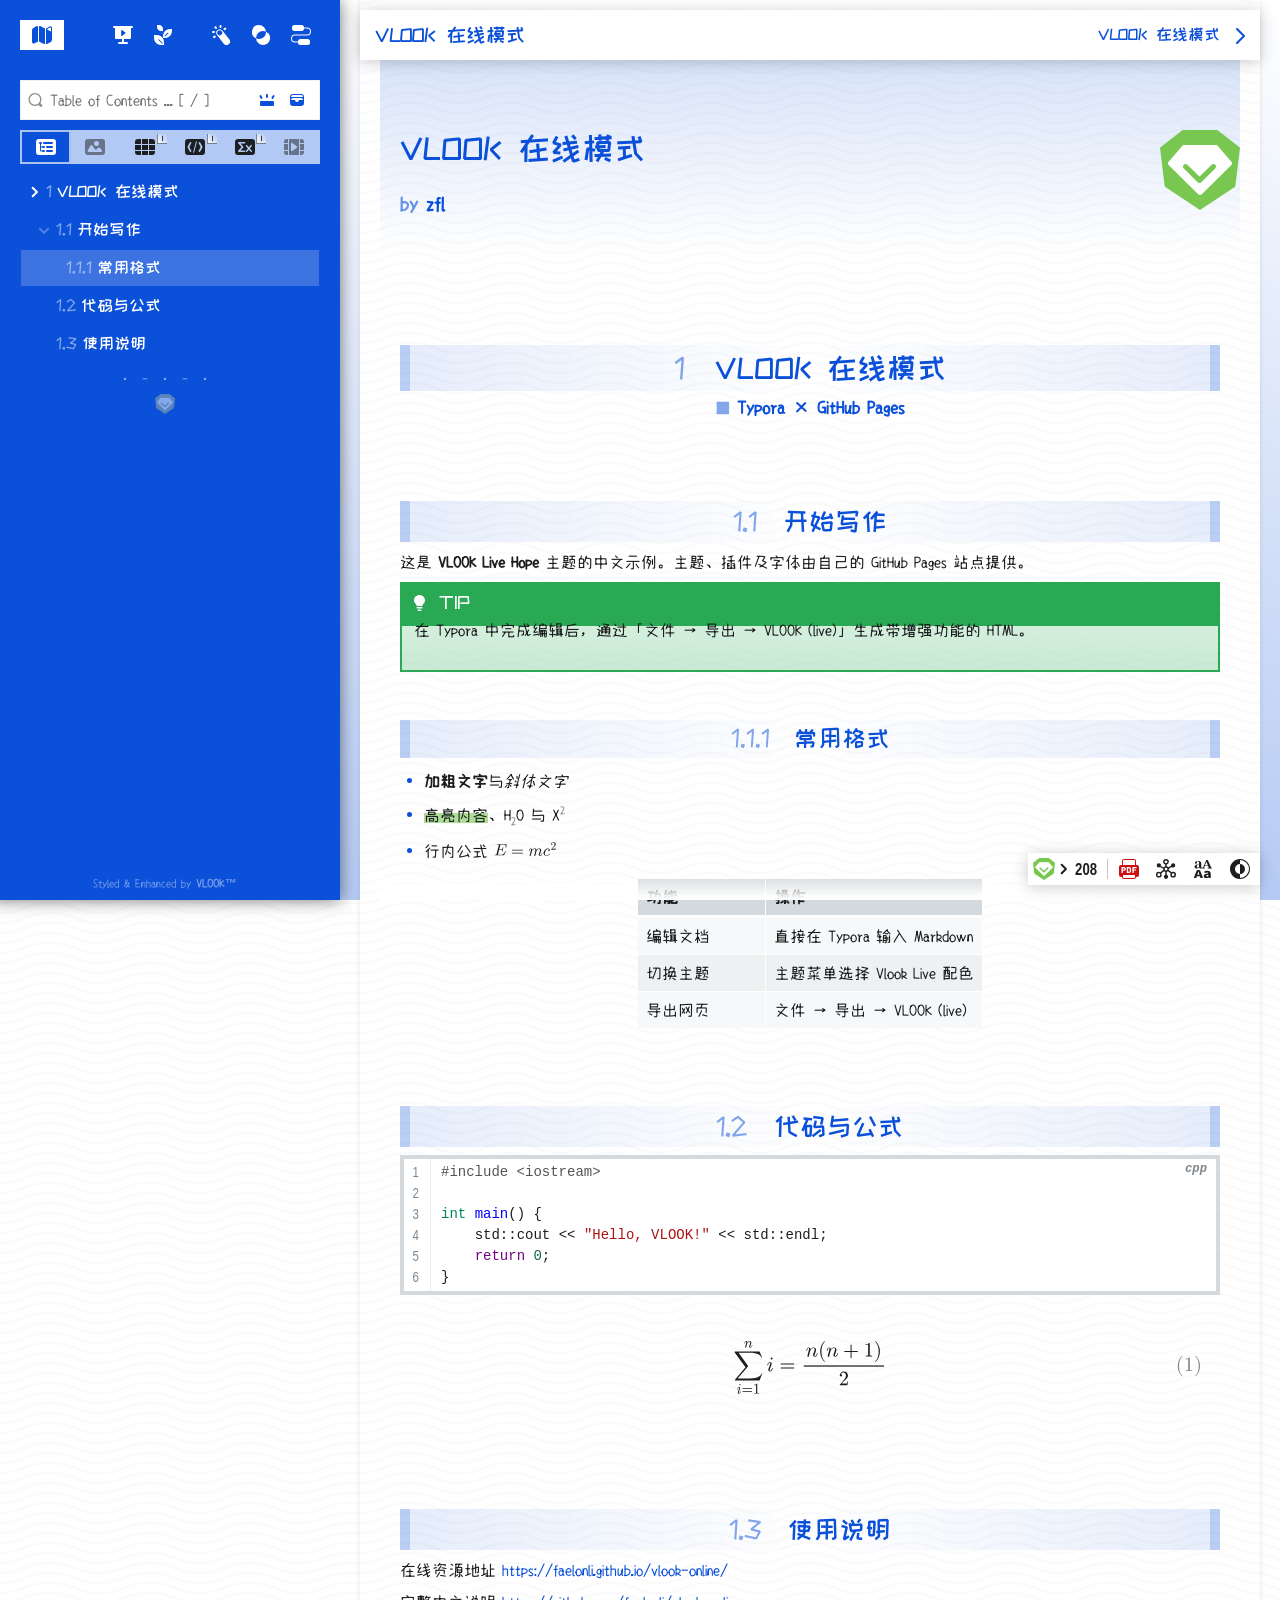
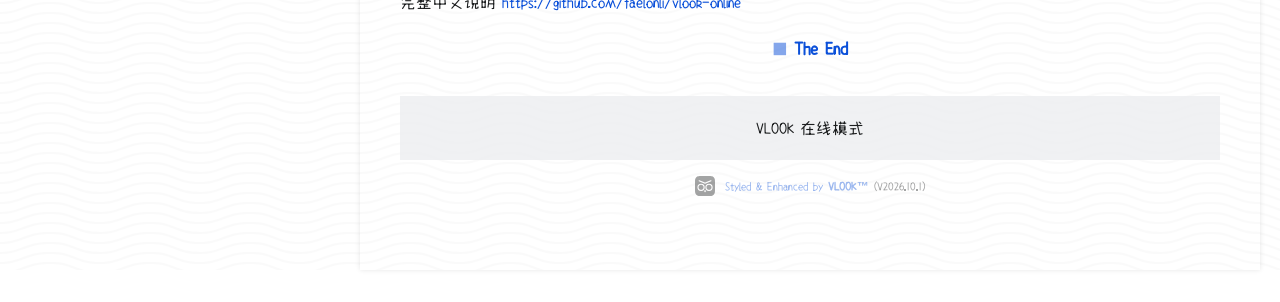
==== demo.html @ 211fbe81 "Publish a verified Typora live HTML export example" ====
<!doctype html>
<html>
<head>
<meta charset='UTF-8'><meta name='viewport' content='width=device-width initial-scale=1'><style type='text/css'>html {overflow-x: initial !important;}</style>
<style type='text/css'  id="style-base">:root { --bg-color: #ffffff; --text-color: #333333; --select-text-bg-color: #B5D6FC; --select-text-font-color: auto; --monospace: "Lucida Console",Consolas,"Courier",monospace; --title-bar-height: 20px; }
.mac-os-11 { --title-bar-height: 28px; }
html { font-size: 14px; background-color: var(--bg-color); color: var(--text-color); font-family: "Helvetica Neue", Helvetica, Arial, "Segoe UI Emoji", "SF Pro", sans-serif; -webkit-font-smoothing: antialiased; }
h1, h2, h3, h4, h5 { white-space: pre-wrap; }
body { margin: 0px; padding: 0px; height: auto; inset: 0px; font-size: 1rem; line-height: 1.428571; overflow-x: hidden; background: inherit; }
iframe { margin: auto; }
a.url { word-break: break-all; }
a:active, a:hover { outline: 0px; }
.in-text-selection, ::selection { text-shadow: none; background: var(--select-text-bg-color); color: var(--select-text-font-color); }
#write { margin: 0px auto; height: auto; width: inherit; word-break: normal; overflow-wrap: break-word; position: relative; white-space: normal; overflow-x: visible; padding-top: 36px; }
#write.first-line-indent p { text-indent: 2em; }
#write.first-line-indent li p, #write.first-line-indent p *, #write.first-line-indent svg * { text-indent: 0px; }
#write.first-line-indent li { margin-left: 2em; }
.for-image #write { padding-left: 8px; padding-right: 8px; }
body.typora-export { padding-left: 30px; padding-right: 30px; }
.typora-export .footnote-line, .typora-export li, .typora-export p { white-space: pre-wrap; }
.typora-export .task-list-item input { pointer-events: none; }
@media screen and (max-width: 500px) {
  body.typora-export { padding-left: 0px; padding-right: 0px; }
  #write { padding-left: 20px; padding-right: 20px; }
}
#write li > figure:last-child { margin-bottom: 0.5rem; }
#write ol, #write ul { position: relative; }
img { max-width: 100%; vertical-align: middle; image-orientation: from-image; }
img:not([height]) { height: auto; }
button, input, select, textarea { color: inherit; font-style: inherit; font-variant-caps: inherit; font-weight: inherit; font-width: inherit; font-size: inherit; line-height: inherit; font-family: inherit; font-size-adjust: inherit; font-kerning: inherit; font-variant-alternates: inherit; font-variant-ligatures: inherit; font-variant-numeric: inherit; font-variant-east-asian: inherit; font-variant-position: inherit; font-variant-emoji: inherit; font-feature-settings: inherit; font-optical-sizing: inherit; font-variation-settings: inherit; }
input[type="checkbox"], input[type="radio"] { line-height: normal; padding: 0px; }
*, ::after, ::before { box-sizing: border-box; }
svg sub, svg sup { position: static; }
.nodeLabel p { padding-right: 2px; padding-left: 2px; }
.typora-export .nodeLabel p { padding-right: 0px; padding-left: 0px; }
foreignObject { overflow: visible; }
p { line-height: inherit; }
h1, h2, h3, h4, h5, h6 { break-after: avoid-page; break-inside: avoid; orphans: 4; }
p { orphans: 4; }
li p { orphans: 1; }
h1 { font-size: 2rem; }
h2 { font-size: 1.8rem; }
h3 { font-size: 1.6rem; }
h4 { font-size: 1.4rem; }
h5 { font-size: 1.2rem; }
h6 { font-size: 1rem; }
.md-math-block, .md-rawblock, h1, h2, h3, h4, h5, h6, p { margin-top: 1rem; margin-bottom: 1rem; }
.hidden { display: none; }
.md-blockmeta { color: rgb(204, 204, 204); font-weight: 700; font-style: italic; }
a { cursor: pointer; }
sup.md-footnote { padding: 2px 4px; background-color: rgba(238, 238, 238, 0.7); color: rgb(85, 85, 85); border-radius: 4px; cursor: pointer; }
sup.md-footnote a, sup.md-footnote a:hover { color: inherit; text-transform: inherit; text-decoration: inherit; }
#write input[type="checkbox"] { cursor: pointer; width: inherit; height: inherit; }
figure { overflow-x: auto; margin: 1.2em 0px; max-width: calc(100% + 16px); padding: 0px; }
figure > table { margin: 0px; }
thead, tr { break-inside: avoid; break-after: auto; }
thead { display: table-header-group; }
table { border-collapse: collapse; border-spacing: 0px; width: 100%; overflow: auto; break-inside: auto; text-align: left; }
table.md-table td { min-width: 32px; }
.CodeMirror-gutters { border-right: 0px; background-color: inherit; }
.CodeMirror-linenumber { -webkit-user-select: none; }
.CodeMirror { text-align: left; }
.CodeMirror-placeholder { opacity: 0.3; }
.CodeMirror pre { padding: 0px 4px; }
.CodeMirror-lines { padding: 0px; }
div.hr:focus { cursor: none; }
#write pre { white-space: pre-wrap; }
#write.fences-no-line-wrapping pre { white-space: pre; }
#write pre.ty-contain-cm { white-space: normal; }
.CodeMirror-gutters { margin-right: 4px; }
.md-fences { font-size: 0.9rem; position: relative; display: block; break-inside: avoid; text-align: left; overflow: visible; white-space: pre; background: inherit; }
.md-fences-adv-panel { width: 100%; margin-top: 10px; text-align: center; padding-top: 0px; padding-bottom: 8px; overflow-x: auto; }
#write .md-fences.mock-cm { white-space: pre-wrap; }
.md-fences.md-fences-with-lineno { padding-left: 0px; }
#write.fences-no-line-wrapping .md-fences.mock-cm { white-space: pre; overflow-x: auto; }
.md-fences.mock-cm.md-fences-with-lineno { padding-left: 8px; }
.CodeMirror-line, twitterwidget { break-inside: avoid; }
svg { break-inside: avoid; }
.footnotes { opacity: 0.8; font-size: 0.9rem; margin-top: 1em; margin-bottom: 1em; }
.footnotes + .footnotes { margin-top: 0px; }
.md-reset { margin: 0px; padding: 0px; border: 0px; outline: 0px; vertical-align: top; background: 0px 0px; text-decoration: none; text-shadow: none; float: none; position: static; width: auto; height: auto; white-space: nowrap; cursor: inherit; line-height: normal; font-weight: 400; text-align: left; box-sizing: content-box; direction: ltr; }
li div { padding-top: 0px; }
blockquote { margin: 1rem 0px; }
li .mathjax-block, li p { margin: 0.5rem 0px; }
li blockquote { margin: 1rem 0px; }
li { margin: 0px; position: relative; }
blockquote > :last-child { margin-bottom: 0px; }
blockquote > :first-child, li > :first-child { margin-top: 0px; }
.footnotes-area { color: rgb(136, 136, 136); margin-top: 0.714rem; padding-bottom: 0.143rem; white-space: normal; }
#write .footnote-line { white-space: pre-wrap; }
@media print {
  body, html { border: 1px solid transparent; height: 99%; break-after: avoid; break-before: avoid; font-variant-ligatures: no-common-ligatures; }
  #write { margin-top: 0px; border-color: transparent !important; padding-top: 0px !important; padding-bottom: 0px !important; }
  .typora-export * { print-color-adjust: exact; }
  .typora-export #write { break-after: avoid; }
  .typora-export #write::after { height: 0px; }
  .is-mac table { break-inside: avoid; }
  #write > p:nth-child(1) { margin-top: 0px; }
  .typora-export-show-outline .typora-export-sidebar { display: none; }
  figure { overflow-x: visible; }
}
.footnote-line { margin-top: 0.714em; font-size: 0.7em; }
a img, img a { cursor: pointer; }
pre.md-meta-block { font-size: 0.8rem; min-height: 0.8rem; white-space: pre-wrap; background: rgb(204, 204, 204); display: block; overflow-x: hidden; }
p > .md-image:only-child:not(.md-img-error) img, p > img:only-child { display: block; margin: auto; }
#write.first-line-indent p > .md-image:only-child:not(.md-img-error) img { left: -2em; position: relative; }
p > .md-image:only-child { display: inline-block; width: 100%; }
#write .MathJax_Display { margin: 0.8em 0px 0px; }
.md-math-block { width: 100%; }
.md-math-block:not(:empty)::after { display: none; }
.MathJax_ref { fill: currentcolor; }
[contenteditable="true"]:active, [contenteditable="true"]:focus, [contenteditable="false"]:active, [contenteditable="false"]:focus { outline: 0px; box-shadow: none; }
.md-task-list-item { position: relative; list-style-type: none; }
.task-list-item.md-task-list-item { padding-left: 0px; }
.md-task-list-item > input { position: absolute; top: 0px; left: 0px; margin-left: -1.2em; margin-top: calc(1em - 10px); border: medium; }
.math { font-size: 1rem; }
.md-toc { min-height: 3.58rem; position: relative; font-size: 0.9rem; border-radius: 10px; }
.md-toc-content { position: relative; margin-left: 0px; }
.md-toc-content::after, .md-toc::after { display: none; }
.md-toc-item { display: block; color: rgb(65, 131, 196); }
.md-toc-item a { text-decoration: none; }
.md-toc-inner:hover { text-decoration: underline; }
.md-toc-inner { display: inline-block; cursor: pointer; }
.md-toc-h1 .md-toc-inner { margin-left: 0px; font-weight: 700; }
.md-toc-h2 .md-toc-inner { margin-left: 2em; }
.md-toc-h3 .md-toc-inner { margin-left: 4em; }
.md-toc-h4 .md-toc-inner { margin-left: 6em; }
.md-toc-h5 .md-toc-inner { margin-left: 8em; }
.md-toc-h6 .md-toc-inner { margin-left: 10em; }
@media screen and (max-width: 48em) {
  .md-toc-h3 .md-toc-inner { margin-left: 3.5em; }
  .md-toc-h4 .md-toc-inner { margin-left: 5em; }
  .md-toc-h5 .md-toc-inner { margin-left: 6.5em; }
  .md-toc-h6 .md-toc-inner { margin-left: 8em; }
}
a.md-toc-inner { font-size: inherit; font-style: inherit; font-weight: inherit; line-height: inherit; }
.footnote-line a:not(.reversefootnote) { color: inherit; }
.reversefootnote { font-family: ui-monospace, sans-serif; }
.md-attr { display: none; }
.md-fn-count::after { content: "."; }
code, pre, samp, tt { font-family: var(--monospace); }
kbd { margin: 0px 0.1em; padding: 0.1em 0.6em; font-size: 0.8em; color: rgb(36, 39, 41); background: rgb(255, 255, 255); border: 1px solid rgb(173, 179, 185); border-radius: 3px; box-shadow: rgba(12, 13, 14, 0.2) 0px 1px 0px, rgb(255, 255, 255) 0px 0px 0px 2px inset; white-space: nowrap; vertical-align: middle; }
.md-comment { color: rgb(162, 127, 3); opacity: 0.6; font-family: var(--monospace); }
code { text-align: left; vertical-align: initial; }
a.md-print-anchor { white-space: pre !important; border-width: medium !important; border-style: none !important; border-color: currentcolor !important; display: inline-block !important; position: absolute !important; width: 1px !important; right: 0px !important; outline: 0px !important; background: 0px 0px !important; text-decoration: initial !important; text-shadow: initial !important; }
.os-windows.monocolor-emoji .md-emoji { font-family: "Segoe UI Symbol", sans-serif; }
.md-diagram-panel > svg { max-width: 100%; }
[lang="flow"] svg, [lang="mermaid"] svg { max-width: 100%; height: auto; }
[lang="mermaid"] .node text { font-size: 1rem; }
table tr th { border-bottom: 0px; }
video { max-width: 100%; display: block; margin: 0px auto; }
iframe { max-width: 100%; width: 100%; border: medium; }
.highlight td, .highlight tr { border: 0px; }
mark { background: rgb(255, 255, 0); color: rgb(0, 0, 0); }
.md-html-inline .md-plain, .md-html-inline strong, mark .md-inline-math, mark strong { color: inherit; }
.md-expand mark .md-meta { opacity: 0.3 !important; }
mark .md-meta { color: rgb(0, 0, 0); }
@media print {
  .typora-export h1, .typora-export h2, .typora-export h3, .typora-export h4, .typora-export h5, .typora-export h6 { break-inside: avoid; }
}
.md-diagram-panel .messageText { stroke: none !important; }
.md-diagram-panel .start-state { fill: var(--node-fill); }
.md-diagram-panel .edgeLabel rect { opacity: 1 !important; }
.md-fences.md-fences-math { font-size: 1em; }
.md-fences-advanced:not(.md-focus) { padding: 0px; white-space: nowrap; border: 0px; }
.md-fences-advanced:not(.md-focus) { background: inherit; }
.mermaid-svg { margin: auto; }
.typora-export-show-outline .typora-export-content { max-width: 1440px; margin: auto; display: flex; flex-direction: row; }
.typora-export-sidebar { width: 300px; font-size: 0.8rem; margin-top: 80px; margin-right: 18px; }
.typora-export-show-outline #write { --webkit-flex: 2; flex: 2 1 0%; }
.typora-export-sidebar .outline-content { position: fixed; top: 0px; max-height: 100%; overflow: hidden auto; padding-bottom: 30px; padding-top: 60px; width: 300px; }
@media screen and (max-width: 1024px) {
  .typora-export-sidebar, .typora-export-sidebar .outline-content { width: 240px; }
}
@media screen and (max-width: 800px) {
  .typora-export-sidebar { display: none; }
}
.outline-content li, .outline-content ul { margin-left: 0px; margin-right: 0px; padding-left: 0px; padding-right: 0px; list-style: none; overflow-wrap: anywhere; }
.outline-content ul { margin-top: 0px; margin-bottom: 0px; }
.outline-content strong { font-weight: 400; }
.outline-expander { width: 1rem; height: 1.428571rem; position: relative; display: table-cell; vertical-align: middle; cursor: pointer; padding-left: 4px; }
.outline-expander::before { content: ""; position: relative; font-family: Ionicons; display: inline-block; font-size: 8px; vertical-align: middle; }
.outline-item { padding-top: 3px; padding-bottom: 3px; cursor: pointer; }
.outline-expander:hover::before { content: ""; }
.outline-h1 > .outline-item { padding-left: 0px; }
.outline-h2 > .outline-item { padding-left: 1em; }
.outline-h3 > .outline-item { padding-left: 2em; }
.outline-h4 > .outline-item { padding-left: 3em; }
.outline-h5 > .outline-item { padding-left: 4em; }
.outline-h6 > .outline-item { padding-left: 5em; }
.outline-label { cursor: pointer; display: table-cell; vertical-align: middle; text-decoration: none; color: inherit; }
.outline-label:hover { text-decoration: underline; }
.outline-item:hover { border-color: rgb(245, 245, 245); background-color: var(--item-hover-bg-color); }
.outline-item:hover { margin-left: -28px; margin-right: -28px; border-left: 28px solid transparent; border-right: 28px solid transparent; }
.outline-item-single .outline-expander::before, .outline-item-single .outline-expander:hover::before { display: none; }
.outline-item-open > .outline-item > .outline-expander::before { content: ""; }
.outline-children { display: none; }
.info-panel-tab-wrapper { display: none; }
.outline-item-open > .outline-children { display: block; }
.typora-export .outline-item { padding-top: 1px; padding-bottom: 1px; }
.typora-export .outline-item:hover { margin-right: -8px; border-right: 8px solid transparent; }
.typora-export .outline-expander::before { content: "+"; font-family: inherit; top: -1px; }
.typora-export .outline-expander:hover::before, .typora-export .outline-item-open > .outline-item > .outline-expander::before { content: "−"; }
.typora-export-collapse-outline .outline-children { display: none; }
.typora-export-collapse-outline .outline-item-open > .outline-children, .typora-export-no-collapse-outline .outline-children { display: block; }
.typora-export-no-collapse-outline .outline-expander::before { content: "" !important; }
.typora-export-show-outline .outline-item-active > .outline-item .outline-label { font-weight: 700; }
.md-inline-math-container mjx-container { zoom: 0.95; }
mjx-container { break-inside: avoid; }
.md-alert.md-alert-note { border-left-color: rgb(9, 105, 218); }
.md-alert.md-alert-important { border-left-color: rgb(130, 80, 223); }
.md-alert.md-alert-warning { border-left-color: rgb(154, 103, 0); }
.md-alert.md-alert-tip { border-left-color: rgb(31, 136, 61); }
.md-alert.md-alert-caution { border-left-color: rgb(207, 34, 46); }
.md-alert { padding: 0px 1em; margin-bottom: 16px; color: inherit; border-left: 0.25em solid rgb(0, 0, 0); }
.md-alert-text-note { color: rgb(9, 105, 218); }
.md-alert-text-important { color: rgb(130, 80, 223); }
.md-alert-text-warning { color: rgb(154, 103, 0); }
.md-alert-text-tip { color: rgb(31, 136, 61); }
.md-alert-text-caution { color: rgb(207, 34, 46); }
.md-alert-text { font-size: 0.9rem; font-weight: 700; }
.md-alert-text svg { fill: currentcolor; position: relative; top: 0.125em; margin-right: 1ch; overflow: visible; }
.md-alert-text-container::after { content: attr(data-text); text-transform: capitalize; pointer-events: none; margin-right: 1ch; }

</style>
<style type='text/css'  id="style-codemirror">.CodeMirror { height: auto; }
.CodeMirror.cm-s-inner { background: inherit; }
.CodeMirror-scroll { overflow: auto hidden; z-index: 3; }
.CodeMirror-gutter-filler, .CodeMirror-scrollbar-filler { background-color: rgb(255, 255, 255); }
.CodeMirror-gutters { border-right: 1px solid rgb(221, 221, 221); background: inherit; white-space: nowrap; }
.CodeMirror-linenumber { padding: 0px 3px 0px 5px; text-align: right; color: rgb(153, 153, 153); }
.cm-s-inner .cm-keyword { color: rgb(119, 0, 136); }
.cm-s-inner .cm-atom, .cm-s-inner.cm-atom { color: rgb(34, 17, 153); }
.cm-s-inner .cm-number { color: rgb(17, 102, 68); }
.cm-s-inner .cm-def { color: rgb(0, 0, 255); }
.cm-s-inner .cm-variable { color: rgb(0, 0, 0); }
.cm-s-inner .cm-variable-2 { color: rgb(0, 85, 170); }
.cm-s-inner .cm-variable-3 { color: rgb(0, 136, 85); }
.cm-s-inner .cm-string { color: rgb(170, 17, 17); }
.cm-s-inner .cm-property { color: rgb(0, 0, 0); }
.cm-s-inner .cm-operator { color: rgb(152, 26, 26); }
.cm-s-inner .cm-comment, .cm-s-inner.cm-comment { color: rgb(170, 85, 0); }
.cm-s-inner .cm-string-2 { color: rgb(255, 85, 0); }
.cm-s-inner .cm-meta { color: rgb(85, 85, 85); }
.cm-s-inner .cm-qualifier { color: rgb(85, 85, 85); }
.cm-s-inner .cm-builtin { color: rgb(51, 0, 170); }
.cm-s-inner .cm-bracket { color: rgb(153, 153, 119); }
.cm-s-inner .cm-tag { color: rgb(17, 119, 0); }
.cm-s-inner .cm-attribute { color: rgb(0, 0, 204); }
.cm-s-inner .cm-header, .cm-s-inner.cm-header { color: rgb(0, 0, 255); }
.cm-s-inner .cm-quote, .cm-s-inner.cm-quote { color: rgb(0, 153, 0); }
.cm-s-inner .cm-hr, .cm-s-inner.cm-hr { color: rgb(153, 153, 153); }
.cm-s-inner .cm-link, .cm-s-inner.cm-link { color: rgb(0, 0, 204); }
.cm-negative { color: rgb(221, 68, 68); }
.cm-positive { color: rgb(34, 153, 34); }
.cm-header, .cm-strong { font-weight: 700; }
.cm-del { text-decoration: line-through; }
.cm-em { font-style: italic; }
.cm-link { text-decoration: underline; }
.cm-error { color: red; }
.cm-invalidchar { color: red; }
.cm-constant { color: rgb(38, 139, 210); }
.cm-defined { color: rgb(181, 137, 0); }
div.CodeMirror span.CodeMirror-matchingbracket { color: rgb(0, 255, 0); }
div.CodeMirror span.CodeMirror-nonmatchingbracket { color: rgb(255, 34, 34); }
.cm-s-inner .CodeMirror-activeline-background { background: inherit; }
.CodeMirror { position: relative; overflow: hidden; }
.CodeMirror-scroll { height: 100%; outline: 0px; position: relative; box-sizing: content-box; background: inherit; }
.CodeMirror-sizer { position: relative; }
.CodeMirror-gutter-filler, .CodeMirror-hscrollbar, .CodeMirror-scrollbar-filler, .CodeMirror-vscrollbar { position: absolute; z-index: 6; display: none; outline: 0px; }
.CodeMirror-vscrollbar { right: 0px; top: 0px; overflow: hidden; }
.CodeMirror-hscrollbar { bottom: 0px; left: 0px; overflow: auto hidden; }
.CodeMirror-scrollbar-filler { right: 0px; bottom: 0px; }
.CodeMirror-gutter-filler { left: 0px; bottom: 0px; }
.CodeMirror-gutters { position: absolute; left: 0px; top: 0px; padding-bottom: 10px; z-index: 3; overflow-y: hidden; }
.CodeMirror-gutter { white-space: normal; height: 100%; box-sizing: content-box; padding-bottom: 30px; margin-bottom: -32px; display: inline-block; }
.CodeMirror-gutter-wrapper { position: absolute; z-index: 4; background: 0px 0px !important; border: medium !important; }
.CodeMirror-gutter-background { position: absolute; top: 0px; bottom: 0px; z-index: 4; }
.CodeMirror-gutter-elt { position: absolute; cursor: default; z-index: 4; }
.CodeMirror-lines { cursor: text; }
.CodeMirror pre { border-radius: 0px; border-width: 0px; background: 0px 0px; font-family: inherit; font-size: inherit; margin: 0px; white-space: pre; overflow-wrap: normal; color: inherit; z-index: 2; position: relative; overflow: visible; }
.CodeMirror-wrap pre { overflow-wrap: break-word; white-space: pre-wrap; word-break: normal; }
.CodeMirror-code pre { border-right: 30px solid transparent; width: fit-content; }
.CodeMirror-wrap .CodeMirror-code pre { border-right: medium; width: auto; }
.CodeMirror-linebackground { position: absolute; inset: 0px; z-index: 0; }
.CodeMirror-linewidget { position: relative; z-index: 2; overflow: auto; }
.CodeMirror-wrap .CodeMirror-scroll { overflow-x: hidden; }
.CodeMirror-measure { position: absolute; width: 100%; height: 0px; overflow: hidden; visibility: hidden; }
.CodeMirror-measure pre { position: static; }
.CodeMirror div.CodeMirror-cursor { position: absolute; visibility: hidden; border-right: medium; width: 0px; }
.CodeMirror div.CodeMirror-cursor { visibility: hidden; }
.CodeMirror-focused div.CodeMirror-cursor { visibility: inherit; }
.cm-searching { background: rgba(255, 255, 0, 0.4); }
span.cm-underlined { text-decoration: underline; }
span.cm-strikethrough { text-decoration: line-through; }
.cm-tw-syntaxerror { color: rgb(255, 255, 255); background-color: rgb(153, 0, 0); }
.cm-tw-deleted { text-decoration: line-through; }
.cm-tw-header5 { font-weight: 700; }
.cm-tw-listitem:first-child { padding-left: 10px; }
.cm-tw-box { border-style: solid; border-right-width: 1px; border-bottom-width: 1px; border-left-width: 1px; border-color: inherit; border-top-width: 0px !important; }
.cm-tw-underline { text-decoration: underline; }
@media print {
  .CodeMirror div.CodeMirror-cursor { visibility: hidden; }
}

</style>
<link rel='stylesheet' href='https://faelonli.github.io/vlook-online/V2026.10.1/vlook-hope.css' type='text/css' />
<link rel='stylesheet' href='https://faelonli.github.io/vlook-online/V2026.10.1/fs-ink-min.css' type='text/css' />
<style type='text/css'  id="style-theme_css">
@import '';
@import '';
.sidebar-content:before{content:'VLOOK™ •• live';font-style:italic;}
</style>
<style type='text/css'  id="style-mathjax">
mjx-container[overflow="scroll"][display] {
  overflow: auto clip;
  min-width: initial !important;
}

mjx-container[overflow="truncate"][display] {
  overflow: hidden clip;
  min-width: initial !important;
}

mjx-container[display] {
  display: block;
  text-align: center;
  justify-content: center;
  margin: .7em 0;
  padding: .3em 2px;
}

mjx-container[display][width="full"] {
  display: flex;
}

mjx-container[justify="left"] {
  text-align: left;
  justify-content: left;
}

mjx-container[justify="right"] {
  text-align: right;
  justify-content: right;
}

mjx-container[jax="SVG"] {
  direction: ltr;
  white-space: nowrap;
}

mjx-container[jax="SVG"] > svg {
  overflow: visible;
  min-height: 1px;
  min-width: 1px;
}

mjx-container[jax="SVG"] > svg a {
  fill: blue;
  stroke: blue;
}

rect[data-sre-highlighter-added]:has(+ .mjx-selected), rect[data-sre-highlighter-bbox].mjx-selected {
  stroke: black;
  stroke-width: 80px;
}

@media (prefers-color-scheme: dark) {
  rect[data-sre-highlighter-added]:has(+ .mjx-selected), rect[data-sre-highlighter-bbox].mjx-selected {
    stroke: #C8C8C8;
  }
}

mjx-assistive-mml {
  position: absolute !important;
  top: 0px;
  left: 0px;
  bottom: 0px;
  right: 0px;
  clip: rect(1px, 1px, 1px, 1px);
  clip-path: polygon(0 0, 0 1px, 1px 1px, 1px 0);
  padding: 1px 0px 0px 0px !important;
  border: 0px !important;
  display: block !important;
  width: auto !important;
  overflow: hidden !important;
  text-indent: 0px ! important;
  -webkit-touch-callout: none;
  -webkit-user-select: none;
  -khtml-user-select: none;
  -moz-user-select: none;
  -ms-user-select: none;
  user-select: none;
}

mjx-assistive-mml[display="block"] {
  width: 100% !important;
}

mjx-container[jax="SVG"] mjx-break {
  white-space: normal;
  line-height: 0;
  clip-path: rect(0 0 0 0);
  font-family: MJX-ZERO ! important;
}

mjx-break[size="0"] {
  letter-spacing: -0.999em;
}

mjx-break[size="1"] {
  letter-spacing: -0.889em;
}

mjx-break[size="2"] {
  letter-spacing: -0.833em;
}

mjx-break[size="3"] {
  letter-spacing: -0.778em;
}

mjx-break[size="4"] {
  letter-spacing: -0.722em;
}

mjx-break[size="5"] {
  letter-spacing: -0.667em;
}

mjx-container[jax="SVG"] mjx-break[newline]::before {
  white-space: pre;
  content: "\A";
}

mjx-break[newline] + svg[width="0.054ex"] {
  margin-right: -1px;
}

mjx-break[prebreak] {
  letter-spacing: -.999em;
}

@font-face /* zero */ {
  font-family: MJX-ZERO;
  src: url([data-uri]) format("woff");
}

g[data-mml-node="merror"] > g {
  fill: red;
  stroke: red;
}

g[data-mml-node="merror"] > rect[data-background] {
  fill: yellow;
  stroke: none;
}

g[data-mml-node="mtable"] > line[data-line], svg[data-table] > g > line[data-line] {
  stroke-width: 70px;
  fill: none;
}

g[data-mml-node="mtable"] > rect[data-frame], svg[data-table] > g > rect[data-frame] {
  stroke-width: 70px;
  fill: none;
}

g[data-mml-node="mtable"] > .mjx-dashed, svg[data-table] > g > .mjx-dashed {
  stroke-dasharray: 140;
}

g[data-mml-node="mtable"] > .mjx-dotted, svg[data-table] > g > .mjx-dotted {
  stroke-linecap: round;
  stroke-dasharray: 0,140;
}

g[data-mml-node="mtable"] > g > svg {
  overflow: visible;
}

[jax="SVG"] mjx-tool {
  display: inline-block;
  position: relative;
  width: 0;
  height: 0;
}

[jax="SVG"] mjx-tool > mjx-tip {
  position: absolute;
  top: 0;
  left: 0;
}

mjx-tool > mjx-tip {
  display: inline-block;
  line-height: 0;
  padding: .2em;
  border: 1px solid #888;
  background-color: #F8F8F8;
  color: black;
  box-shadow: 2px 2px 5px #AAAAAA;
}

g[data-mml-node="maction"][data-toggle] {
  cursor: pointer;
}

mjx-status {
  display: block;
  position: fixed;
  left: 1em;
  bottom: 1em;
  min-width: 25%;
  padding: .2em .4em;
  border: 1px solid #888;
  font-size: 90%;
  background-color: #F8F8F8;
  color: black;
}

g[data-mjx-collapsed] {
  fill: #55F;
}

@media (prefers-color-scheme: dark) /* svg maction */ {
  mjx-tool > mjx-tip {
    background-color: #303030;
      color: #E0E0E0;
      box-shadow: 2px 2px 5px #000;
  }
  mjx-status {
    background-color: #303030;
      color: #E0E0E0;
  }
  g[data-mjx-collapsed] {
    fill: #88F;
  }
}

foreignObject[data-mjx-xml] {
  font-family: initial;
  line-height: normal;
  overflow: visible;
}

foreignObject[data-mjx-html] {
  overflow: visible;
}

mjx-measure-xml {
  position: absolute;
  left: 0;
  top: 0;
  display: inline-block;
  line-height: normal;
  white-space: normal;
}

mjx-html {
  display: inline-block;
  line-height: normal;
  text-align: initial;
  white-space: initial;
}

mjx-html-holder {
  display: block;
  position: absolute;
  top: 0;
  left: 0;
  bottom: 0;
  right: 0;
}

mjx-container[jax="SVG"] path[data-c], mjx-container[jax="SVG"] use[data-c] {
  stroke-width: 3;
}

g[data-mml-node="xypic"] path {
  stroke-width: inherit;
}

.MathJax g[data-mml-node="xypic"] path {
  stroke-width: inherit;
}
</style>
<style type='text/css'  id="style-mathjax-ni">mjx-container[jax="SVG"] path[data-c], mjx-container[jax="SVG"] use[data-c] {
							stroke-width: 0;
						}</style>
<style type='text/css'  id="style-lp">ol, ul {padding-left: 40px}</style>
<style type='text/css'  id="style-mac-print"> @media print { @page {margin: 0 0 0 0;} body.typora-export {padding-left: 0; padding-right: 0;} #write {padding:0;}}</style>
<link rel="preconnect" href="https://fonts.googleapis.com" crossorigin="anonymous">
<link rel="preconnect" href="https://fonts.gstatic.com" crossorigin="anonymous">
<link rel="preconnect" href="https://openfonts.pages.dev" crossorigin="anonymous">
<link rel="preconnect" href="https://madmaxchow.github.io" crossorigin="anonymous">
<link rel="preconnect" href="https://faelonli.github.io" crossorigin="anonymous">
<!-- 补充 DNS 加速，防止 preconnect 被忽略 -->
<link rel="dns-prefetch" href="https://fonts.googleapis.com">
<link rel="dns-prefetch" href="https://fonts.gstatic.com">
<link rel="dns-prefetch" href="https://openfonts.pages.dev">
<link rel="dns-prefetch" href="https://madmaxchow.github.io">
<link rel="dns-prefetch" href="https://faelonli.github.io">
<!-- live 模式部署时相关资源 URL 配置 -->
<meta name="vlook-js" content="https://faelonli.github.io/vlook-online/">
<meta name="vlook-fs" content="https://faelonli.github.io/vlook-online/">
<!-- 以下为 W3C 相关的 meta 配置 -->
<meta name="author" content="zfl">
<meta name="date" content="">
<meta name="copyright" content="">
<meta name="rights" content="">
<meta name="version" content="">
<meta name="changelog" content="">
<meta name="description" content="Typora 与 GitHub Pages 在线主题验证">
<meta name="keywords" content="">
<meta name="tags" content="">
<meta name="logo" content="">
<!-- 以下为 VLOOK™ 相关的 meta 配置 -->
<meta name="vlook-footer" content="">
<meta name="vlook-doc-lib" content="">
<meta name="vlook-gray-mode" content="">
<meta name="vlook-header-autonum" content="">
<meta name="vlook-header-dup" content="">
<meta name="vlook-image-host" content="">
<meta name="vlook-query" content="">
<meta name="vlook-unpub" content="">
<meta name="vlook-welcome" content="">
<meta name="vlook-shortcut" content="">
<meta name="vlook-cc-top-left" content="">
<meta name="vlook-cc-top-right" content="">
<meta name="vlook-cc-bottom-left" content="">
<meta name="vlook-cc-bottom-right" content="">
<!-- 以下为 Open Graph Protocol (OGP) 相关的 meta 配置 -->
<meta property="og:image" content="">
<meta property="og:image:alt" content="">
<meta property="og:title" content="">
<meta property="og:description" content="">
<meta property="og:url" content="">
<meta property="og:type" content="">
<meta property="og:site_name" content="">
<meta property="og:locale" content="">
<meta property="og:video" content="">
<meta property="og:audio" content="">

<!--========================================================================-->
<!--                                                                        -->
<!--                          VLOOK - Typora Plugin                         -->
<!--                                ( live )                                -->
<!--                                                                        -->
<!--                                  V2026.10.1                                 -->
<!--                               2026-10-12                               -->
<!--                           Powered by MAX°孟兆                           -->
<!--                                                                        -->
<!--                          QQ Group: 805502564                           -->
<!--                  Telegram Channel: t.me/vlook_markdown                 -->
<!--                         email: maxchow@qq.com                          -->
<!--                                                                        -->
<!--                  https://github.com/MadMaxChow/VLOOK                   -->
<!--                  https://gitee.com/madmaxchow/VLOOK                    -->
<!--                                                                        -->
<!--========================================================================-->
<!--
MIT License
Copyright (c) 2016-2025 MAX°DESIGN | Max Chow
Permission is hereby granted, free of charge, to any person obtaining a copy of this software and associated documentation files (the "Software"), to deal in the Software without restriction, including without limitation the rights to use, copy, modify, merge, publish, distribute, sublicense, and/or sell copies of the Software, and to permit persons to whom the Software is furnished to do so, subject to the following conditions:
The above copyright notice and this permission notice shall be included in all copies or substantial portions of the Software.
THE SOFTWARE IS PROVIDED "AS IS", WITHOUT WARRANTY OF ANY KIND, EXPRESS OR IMPLIED, INCLUDING BUT NOT LIMITED TO THE WARRANTIES OF MERCHANTABILITY, FITNESS FOR A PARTICULAR PURPOSE AND NONINFRINGEMENT. IN NO EVENT SHALL THE AUTHORS OR COPYRIGHT HOLDERS BE LIABLE FOR ANY CLAIM, DAMAGES OR OTHER LIABILITY, WHETHER IN AN ACTION OF CONTRACT, TORT OR OTHERWISE, ARISING FROM, OUT OF OR IN CONNECTION WITH THE SOFTWARE OR THE USE OR OTHER DEALINGS IN THE SOFTWARE.
-->
<!-- ==================== VLOOK UI ==================== -->
<div id="v-pdf-log">[ PDF LOG ]</div>
<div id="v-debug"></div>
<div id="vlook"></div>
<style type="text/css">
    @keyframes breathe-vlook { 0% { transform: scale(1.5); opacity: 0.5; } 100% { transform: scale(1); opacity: 1; } }
    #VLOOK { left: 0; top: 0; background: var(--v-btn-bg); width: 100%; height: 100vh; display: flex; align-items: center; position: fixed; z-index: 99999; }
    #VLOOK > div { margin: 0 auto; background: var(--v-btn-f); width: 30px; height: 30px; border-radius: 10px; animation: 1s breathe-vlook infinite alternate; }
</style>
<!-- ==================== VLOOK JS ==================== -->
<script type="text/javascript">
	function getMetaContent(key, attr = "name") {
		const meta = document.querySelector(`meta[${attr}="${key}"]`);
		return meta ? meta.getAttribute("content") : null;
	}
    let pdfLog = document.querySelector("#v-pdf-log"),
        lVer = "V2026.10.1",
        devMode = lVer.indexOf("dev") > 0 ? true : false, debugMode = devMode,
        jsHost = devMode ? "http://localhost/dev/" : getMetaContent("vlook-js") + lVer + "/",
        compCode = "moonlightmoonlight",
        ts = Math.floor(Date.now()/(1000*60*60*24)); // (1000*60*60*24) 按天
    document.body.insertBefore(pdfLog, document.body.childNodes[0]);
// ==================== live ====================
// ▽ ▽ ▽ ▽ ▽
    function loadScript(src, onload) {
        let js = document.createElement("script");
        js.src = src + "?ts=" + ts;
        js.onload = onload;
        js.onerror = () => console.error("Failed: ", src);
        document.head.appendChild(js);
    }
    loadScript(jsHost + "jquery-slim.js", () => {
        devMode && loadScript(jsHost + "jquery-migrate.js");
        loadScript(jsHost + "start.js");
    });
</script>
<!--======================================-->
<!-- END • VLOOK plugin_live for <head /> -->
<!--======================================-->

<title>VLOOK 在线模式示例</title>
</head>
<body class='typora-export'><div class='typora-export-content'>
<div id='write'  class=''><h1 id='vlook-在线模式'><span>VLOOK 在线模式</span></h1><h6 id='typora-×-github-pages'><span>Typora × GitHub Pages</span></h6><div class='md-toc' mdtype='toc'><p class="md-toc-content" role="list"><span role="listitem" class="md-toc-item md-toc-h1" data-ref="n2"><a class="md-toc-inner" href="#vlook-在线模式">VLOOK 在线模式</a></span><span role="listitem" class="md-toc-item md-toc-h6" data-ref="n3"><a class="md-toc-inner" href="#typora-×-github-pages">Typora × GitHub Pages</a></span><span role="listitem" class="md-toc-item md-toc-h2" data-ref="n5"><a class="md-toc-inner" href="#开始写作">开始写作</a></span><span role="listitem" class="md-toc-item md-toc-h3" data-ref="n9"><a class="md-toc-inner" href="#常用格式">常用格式</a></span><span role="listitem" class="md-toc-item md-toc-h2" data-ref="n30"><a class="md-toc-inner" href="#代码与公式">代码与公式</a></span><span role="listitem" class="md-toc-item md-toc-h2" data-ref="n33"><a class="md-toc-inner" href="#使用说明">使用说明</a></span><span role="listitem" class="md-toc-item md-toc-h6" data-ref="n36"><a class="md-toc-inner" href="#the-end">The End</a></span></p></div><h2 id='开始写作'><span>开始写作</span></h2><p><span>这是 </span><strong><span>VLOOK Live Hope</span></strong><span> 主题的中文示例。主题、插件及字体由自己的 GitHub Pages 站点提供。</span></p><div class="md-alert md-alert-tip tip"><p><span class='md-alert-text md-alert-text-tip'><svg viewBox="0 0 16 16" version="1.1" width="1em" height="1em" aria-hidden="true"><path d="M8 1.5c-2.363 0-4 1.69-4 3.75 0 .984.424 1.625.984 2.304l.214.253c.223.264.47.556.673.848.284.411.537.896.621 1.49a.75.75 0 0 1-1.484.211c-.04-.282-.163-.547-.37-.847a8.456 8.456 0 0 0-.542-.68c-.084-.1-.173-.205-.268-.32C3.201 7.75 2.5 6.766 2.5 5.25 2.5 2.31 4.863 0 8 0s5.5 2.31 5.5 5.25c0 1.516-.701 2.5-1.328 3.259-.095.115-.184.22-.268.319-.207.245-.383.453-.541.681-.208.3-.33.565-.37.847a.751.751 0 0 1-1.485-.212c.084-.593.337-1.078.621-1.489.203-.292.45-.584.673-.848.075-.088.147-.173.213-.253.561-.679.985-1.32.985-2.304 0-2.06-1.637-3.75-4-3.75ZM5.75 12h4.5a.75.75 0 0 1 0 1.5h-4.5a.75.75 0 0 1 0-1.5ZM6 15.25a.75.75 0 0 1 .75-.75h2.5a.75.75 0 0 1 0 1.5h-2.5a.75.75 0 0 1-.75-.75Z"></path></svg>Tip</span><br><span>在 Typora 中完成编辑后，通过「文件 → 导出 → VLOOK (live)」生成带增强功能的 HTML。</span></p></div><h3 id='常用格式'><span>常用格式</span></h3><ul><li><p><strong><span>加粗文字</span></strong><span>与</span><em><span>斜体文字</span></em></p></li><li><p><mark><span>高亮内容</span></mark><span>、H</span><sub><span>2</span></sub><span>O 与 X</span><sup><span>2</span></sup></p></li><li><p><span>行内公式 </span><mjx-container class="MathJax" jax="SVG" overflow="overflow" style="position: relative;"><svg xmlns="http://www.w3.org/2000/svg" width="1.733ex" height="2.262ex" role="img" focusable="false" viewBox="0 -750 766 1000" xmlns:xlink="http://www.w3.org/1999/xlink" aria-hidden="true" style="vertical-align: -0.566ex;"><g stroke="currentColor" fill="currentColor" stroke-width="0" transform="scale(1,-1)"><g data-mml-node="math"><g data-mml-node="mi"><use data-c="1D438" xlink:href="#MJX-3-NCM-I-1D438"></use></g></g></g><defs><path id="MJX-3-NCM-I-1D438" d="M199 656C199 646 210 641 231 641C271 641 291 637 291 628C291 625 289 618 286 605L156 82C151 60 141 47 126 42C119 40 101 39 70 39C48 39 38 37 38 16C38 5 49 0 70 0L583 0C607 0 609 2 617 19L657 109C684 171 703 217 714 248C712 257 709 263 698 263C691 263 685 258 681 249C656 190 632 145 608 113C568 59 509 39 415 39L270 39C260 39 253 39 249 40C243 40 240 42 240 45C240 47 242 54 245 67L311 334L406 334C453 334 478 328 483 315C485 310 486 303 486 293C486 280 484 264 479 245C477 240 476 236 476 233C476 223 482 218 493 218C502 218 508 226 512 241L568 473C568 483 563 488 552 488C544 488 538 481 535 467C525 428 512 403 495 391C478 379 450 373 409 373L321 373L379 606C387 640 387 641 429 641L568 641C619 641 654 636 673 626C701 611 715 581 715 536C715 519 714 501 711 484C711 482 711 479 710 475L710 466C710 455 715 450 725 450C735 450 741 459 743 478L763 649C766 677 759 680 732 680L233 680C210 680 199 679 199 656Z"></path><path id="MJX-3-NCM-N-3D" d="M698 367L80 367C64 367 56 359 56 344C56 329 64 321 80 321L698 321C714 321 722 329 722 344C722 356 711 367 698 367M698 179L80 179C64 179 56 171 56 156C56 141 64 133 80 133L698 133C714 133 722 141 722 156C722 169 711 179 698 179Z"></path><path id="MJX-3-NCM-I-1D45A" d="M657 442C596 442 543 412 498 353C489 412 451 442 383 442C324 442 273 416 231 363C223 407 188 442 137 442C96 442 66 409 45 344C34 312 29 293 29 287C29 278 34 273 45 273C50 273 53 274 56 276C61 285 64 292 66 299C84 375 107 413 134 413C152 413 161 399 161 371C161 358 156 331 145 290L88 63C84 51 79 25 79 19C79-1 90-11 111-11C131-11 145-1 152 19C153 24 160 49 171 92L192 181L222 295C233 318 250 341 272 365C301 397 337 413 380 413C413 413 429 391 429 348C429 335 424 308 414 267L387 153C380 124 364 64 356 32C355 25 354 21 354 19C354-1 365-11 387-11C398-11 406-8 413-1C428 14 429 21 435 48L494 285C497 298 511 321 535 353C565 393 605 413 654 413C687 413 703 391 703 348C703 309 683 236 642 129C633 106 629 87 629 74C629 25 666-11 714-11C759-11 793 14 818 64C838 104 848 131 848 144C848 153 843 158 832 158C825 157 818 148 813 137C791 58 759 18 716 18C703 18 696 28 696 47C696 62 702 84 714 115C755 222 775 295 775 333C775 404 728 442 657 442Z"></path><path id="MJX-3-NCM-I-1D450" d="M328 325C328 300 341 287 368 287C404 287 427 318 427 354C427 410 368 442 308 442C239 442 176 412 122 353C68 294 41 229 41 159C41 61 106-11 204-11C257-11 304 2 345 27C379 48 404 69 420 90C427 99 430 106 430 109C430 120 425 126 414 126C409 126 404 122 398 114C365 70 324 42 277 30C246 22 223 18 206 18C149 18 121 53 121 122C121 184 150 274 174 317C198 361 249 413 308 413C346 413 372 402 386 381C355 378 328 358 328 325Z"></path><path id="MJX-3-NCM-N-32" d="M237 666C186 666 143 648 106 612C69 576 50 534 50 483C50 449 75 424 106 424C136 424 161 450 161 480C161 513 137 536 105 536C102 536 100 536 98 535C117 584 161 627 224 627C306 627 352 556 352 470C352 403 318 331 250 255L62 43C49 28 50 29 50 0L421 0L450 180L417 180C409 129 402 100 396 91C391 86 361 84 306 84L139 84L236 179C304 243 390 312 419 365C439 400 449 435 449 470C449 588 357 666 237 666Z"></path></defs></svg><mjx-break size="4"> </mjx-break><svg xmlns="http://www.w3.org/2000/svg" width="6.342ex" height="2.452ex" role="img" focusable="false" viewBox="0 -833.9 2803.3 1083.9" xmlns:xlink="http://www.w3.org/1999/xlink" style="vertical-align: -0.566ex;"><g stroke="currentColor" fill="currentColor" stroke-width="0" transform="scale(1,-1)"><g data-mml-node="math"><g data-mml-node="mo"><use data-c="3D" xlink:href="#MJX-3-NCM-N-3D"></use></g><g data-mml-node="mi" transform="translate(1055.8,0)"><use data-c="1D45A" xlink:href="#MJX-3-NCM-I-1D45A"></use></g><g data-mml-node="msup" transform="translate(1933.8,0)"><g data-mml-node="mi"><use data-c="1D450" xlink:href="#MJX-3-NCM-I-1D450"></use></g><g data-mml-node="mn" transform="translate(466,363) scale(0.707)"><use data-c="32" xlink:href="#MJX-3-NCM-N-32"></use></g></g></g></g></svg><mjx-assistive-mml unselectable="on" display="inline"><math xmlns="http://www.w3.org/1998/Math/MathML"><mi>E</mi><mo>=</mo><mi>m</mi><msup><mi>c</mi><mn>2</mn></msup></math></mjx-assistive-mml></mjx-container><script type="math/tex">E=mc^2</script></p></li></ul><figure class='table-figure'><table><thead><tr><th><span>功能</span></th><th><span>操作</span></th></tr></thead><tbody><tr><td><span>编辑文档</span></td><td><span>直接在 Typora 输入 Markdown</span></td></tr><tr><td><span>切换主题</span></td><td><span>主题菜单选择 Vlook Live 配色</span></td></tr><tr><td><span>导出网页</span></td><td><span>文件 → 导出 → VLOOK (live)</span></td></tr></tbody></table></figure><h2 id='代码与公式'><span>代码与公式</span></h2><pre class="md-fences md-end-block md-fences-with-lineno ty-contain-cm modeLoaded" spellcheck="false" lang="cpp"><div class="CodeMirror cm-s-inner cm-s-null-scroll CodeMirror-wrap" lang="cpp"><div style="overflow: hidden; position: relative; width: 3px; height: 0px; top: 6.5px; left: 31px;"><textarea autocorrect="off" autocapitalize="off" spellcheck="false" tabindex="0" style="position: absolute; bottom: -1em; padding: 0px; width: 1000px; height: 1em; outline: medium;"></textarea></div><div class="CodeMirror-scrollbar-filler" cm-not-content="true"></div><div class="CodeMirror-gutter-filler" cm-not-content="true"></div><div class="CodeMirror-scroll" tabindex="-1"><div class="CodeMirror-sizer" style="margin-left: 27px; margin-bottom: 0px; border-right-width: 0px; padding-right: 0px; padding-bottom: 0px;"><div style="position: relative; top: 0px;"><div class="CodeMirror-lines" role="presentation"><div role="presentation" style="position: relative; outline: medium;"><div class="CodeMirror-measure"><span><span>​</span>x</span></div><div class="CodeMirror-measure"></div><div style="position: relative; z-index: 1;"></div><div class="CodeMirror-code" role="presentation" style=""><div class="CodeMirror-activeline" style="position: relative;"><div class="CodeMirror-activeline-background CodeMirror-linebackground"></div><div class="CodeMirror-gutter-background CodeMirror-activeline-gutter" style="left: -27px; width: 27px;"></div><div class="CodeMirror-gutter-wrapper CodeMirror-activeline-gutter" style="left: -27px;"><div class="CodeMirror-linenumber CodeMirror-gutter-elt CodeMirror-linenumber-show" style="left: 0px; width: 18px;">1</div></div><pre class=" CodeMirror-line " role="presentation"><span role="presentation" style="padding-right: 0.1px;"><span class="cm-meta">#include &lt;iostream&gt;</span></span></pre></div><div style="position: relative;"><div class="CodeMirror-gutter-wrapper" style="left: -27px;"><div class="CodeMirror-linenumber CodeMirror-gutter-elt" style="left: 0px; width: 18px;">2</div></div><pre class=" CodeMirror-line " role="presentation"><span role="presentation" style="padding-right: 0.1px;"><span cm-text="" cm-zwsp="">
</span></span></pre></div><div style="position: relative;"><div class="CodeMirror-gutter-wrapper" style="left: -27px;"><div class="CodeMirror-linenumber CodeMirror-gutter-elt" style="left: 0px; width: 18px;">3</div></div><pre class=" CodeMirror-line " role="presentation"><span role="presentation" style="padding-right: 0.1px;"><span class="cm-variable-3">int</span> <span class="cm-def">main</span>() {</span></pre></div><div style="position: relative;"><div class="CodeMirror-gutter-wrapper" style="left: -27px;"><div class="CodeMirror-linenumber CodeMirror-gutter-elt" style="left: 0px; width: 18px;">4</div></div><pre class=" CodeMirror-line " role="presentation"><span role="presentation" style="padding-right: 0.1px;"> &nbsp; &nbsp;<span class="cm-variable">std::cout</span> <span class="cm-operator">&lt;&lt;</span> <span class="cm-string">"Hello, VLOOK!"</span> <span class="cm-operator">&lt;&lt;</span> <span class="cm-variable">std::endl</span>;</span></pre></div><div style="position: relative;"><div class="CodeMirror-gutter-wrapper" style="left: -27px;"><div class="CodeMirror-linenumber CodeMirror-gutter-elt" style="left: 0px; width: 18px;">5</div></div><pre class=" CodeMirror-line " role="presentation"><span role="presentation" style="padding-right: 0.1px;"> &nbsp; &nbsp;<span class="cm-keyword">return</span> <span class="cm-number">0</span>;</span></pre></div><div style="position: relative;"><div class="CodeMirror-gutter-wrapper" style="left: -27px;"><div class="CodeMirror-linenumber CodeMirror-gutter-elt CodeMirror-linenumber-show" style="left: 0px; width: 18px;">6</div></div><pre class=" CodeMirror-line " role="presentation"><span role="presentation" style="padding-right: 0.1px;">}</span></pre></div></div></div></div></div></div><div style="position: absolute; height: 0px; width: 1px; border-bottom: 0px solid transparent; top: 102px;"></div><div class="CodeMirror-gutters" style="height: 102px;"><div class="CodeMirror-gutter CodeMirror-linenumbers" style="width: 26px;"></div></div></div></div></pre><div contenteditable="false" spellcheck="false" class="mathjax-block md-end-block md-math-block md-rawblock" id="mathjax-n32" cid="n32" mdtype="math_block" data-math-tag-before="0" data-math-tag-after="1" data-math-labels="[]"><div class="md-math-container"><mjx-container class="MathJax" jax="SVG" overflow="overflow" display="true" width="full" style="min-width: 26.212ex; position: relative;"><svg xmlns="http://www.w3.org/2000/svg" width="100%" height="6.24ex" role="img" focusable="false" xmlns:xlink="http://www.w3.org/1999/xlink" data-mjx-viewbox="0 -1629.1 11585.7 2758.3" aria-hidden="true" style="vertical-align: -2.555ex; min-width: 26.212ex;"><defs><path id="MJX-1-NCM-LO-2211" d="M1265-450L1389-124L1355-124C1336-174 1304-216 1258-250C1145-334 1000-356 791-356L200-356L700 232C707 239 710 246 710 251L244 894L781 894C970 894 1127 870 1230 804C1290 766 1332 719 1356 663L1389 663L1265 950L88 950C70 950 60 947 57 941C56 938 56 926 56 905L581 187L68-415C61-423 57-430 57-435C57-445 67-450 88-450Z"></path><path id="MJX-1-NCM-I-1D456" d="M284 621C284 648 271 661 244 661C216 661 188 633 188 605C188 578 202 565 229 565C257 565 284 593 284 621M259 138C237 59 205 19 164 19C151 19 144 28 144 47C144 64 173 150 232 306C240 329 244 347 244 360C244 409 210 445 161 445C118 445 84 420 59 369C39 328 29 301 29 288C29 279 34 275 45 275C58 275 60 281 64 295C87 375 118 415 158 415C171 415 178 406 178 387C178 373 175 357 168 338C145 275 121 208 101 155C86 115 78 88 78 74C78 25 114-11 162-11C205-11 239 14 264 64C283 103 293 130 293 145C293 154 288 159 277 159C274 159 259 150 259 138Z"></path><path id="MJX-1-NCM-N-3D" d="M698 367L80 367C64 367 56 359 56 344C56 329 64 321 80 321L698 321C714 321 722 329 722 344C722 356 711 367 698 367M698 179L80 179C64 179 56 171 56 156C56 141 64 133 80 133L698 133C714 133 722 141 722 156C722 169 711 179 698 179Z"></path><path id="MJX-1-NCM-N-31" d="M269 666C228 624 168 603 89 603L89 564C141 564 184 572 217 588L217 82C217 64 213 52 204 47C195 42 170 39 130 39L95 39L95 0C120 2 174 3 257 3C340 3 394 2 419 0L419 39L384 39C343 39 318 42 310 47C302 52 297 64 297 82L297 636C297 660 295 666 269 666Z"></path><path id="MJX-1-NCM-I-1D45B" d="M537 137C514 58 481 18 440 18C427 18 420 28 420 47C420 61 426 84 438 115C478 224 498 296 498 333C498 403 451 442 381 442C322 442 271 416 230 363C222 407 187 442 136 442C80 442 58 390 44 345C34 313 29 294 29 287C29 278 34 273 45 273C50 273 53 274 56 276C61 285 64 292 65 299C83 375 106 413 133 413C151 413 160 399 160 371C160 358 155 331 144 290L87 63C84 50 78 24 78 19C78-1 89-11 111-11C130-11 144-1 151 19C153 24 159 49 170 92L191 181L221 295C232 318 249 341 270 365C299 397 335 413 378 413C411 413 427 391 427 348C427 310 406 234 363 120C356 102 353 87 353 74C353 25 390-11 438-11C482-11 517 14 542 64C561 104 571 131 571 144C571 153 566 158 555 158C552 158 537 149 537 137Z"></path><path id="MJX-1-NCM-N-28" d="M318-248C327-248 332-243 332-234C332-231 330-227 327-223C275-183 233-117 202-26C175 53 161 131 161 208L161 292C161 369 175 447 202 526C233 617 275 683 327 723C330 726 332 730 332 734C332 743 327 748 318 748C317 748 314 747 311 745C251 699 201 631 160 540C121 453 101 371 101 292L101 208C101 129 121 47 160-40C201-131 251-199 311-245C314-247 317-248 318-248Z"></path><path id="MJX-1-NCM-N-2B" d="M698 274L413 274L413 559C413 575 405 583 389 583C373 583 365 575 365 559L365 274L80 274C64 274 56 266 56 250C56 234 64 226 80 226L365 226L365-59C365-75 373-83 389-83C405-83 413-75 413-59L413 226L698 226C714 226 722 234 722 250C722 263 711 274 698 274Z"></path><path id="MJX-1-NCM-N-29" d="M78-245C138-199 188-131 229-40C268 47 288 129 288 208L288 292C288 371 268 453 229 540C188 631 138 699 78 745C75 747 72 748 71 748C62 748 57 743 57 734C57 730 59 726 62 723C114 683 156 617 187 526C214 447 228 369 228 292L228 208C228 131 214 53 187-26C156-117 114-183 62-223C59-227 57-231 57-234C57-243 62-248 71-248C72-248 75-247 78-245Z"></path><path id="MJX-1-NCM-N-32" d="M237 666C186 666 143 648 106 612C69 576 50 534 50 483C50 449 75 424 106 424C136 424 161 450 161 480C161 513 137 536 105 536C102 536 100 536 98 535C117 584 161 627 224 627C306 627 352 556 352 470C352 403 318 331 250 255L62 43C49 28 50 29 50 0L421 0L450 180L417 180C409 129 402 100 396 91C391 86 361 84 306 84L139 84L236 179C304 243 390 312 419 365C439 400 449 435 449 470C449 588 357 666 237 666Z"></path></defs><g stroke="currentColor" fill="currentColor" stroke-width="0" transform="scale(0.016365,-0.016365) translate(0, -1629.1)"><g data-mml-node="math"><g data-mml-node="mtable" transform="translate(2078,0) translate(-2078,0)"><g transform="translate(0 1629.1) matrix(1 0 0 -1 0 0) scale(61.11)"><svg data-table="true" preserveAspectRatio="xMidYMid" viewBox="3714.8 -1629.1 1 2758.3"><g transform="matrix(1 0 0 -1 0 0)"><g data-mml-node="mlabeledtr" transform="translate(0,66.6)"><g data-mml-node="mtd"><g data-mml-node="munderover"><g data-mml-node="mo"><use data-c="2211" xlink:href="#MJX-1-NCM-LO-2211"></use></g><g data-mml-node="TeXAtom" transform="translate(148.2,-1087.9) scale(0.707)" data-mjx-texclass="ORD"><g data-mml-node="mi"><use data-c="1D456" xlink:href="#MJX-1-NCM-I-1D456"></use></g><g data-mml-node="mo" transform="translate(345,0)"><use data-c="3D" xlink:href="#MJX-1-NCM-N-3D"></use></g><g data-mml-node="mn" transform="translate(1123,0)"><use data-c="31" xlink:href="#MJX-1-NCM-N-31"></use></g></g><g data-mml-node="TeXAtom" transform="translate(509.9,1150) scale(0.707)" data-mjx-texclass="ORD"><g data-mml-node="mi"><use data-c="1D45B" xlink:href="#MJX-1-NCM-I-1D45B"></use></g></g></g><g data-mml-node="mi" transform="translate(1610.7,0)"><use data-c="1D456" xlink:href="#MJX-1-NCM-I-1D456"></use></g><g data-mml-node="mo" transform="translate(2233.4,0)"><use data-c="3D" xlink:href="#MJX-1-NCM-N-3D"></use></g><g data-mml-node="mfrac" transform="translate(3289.2,0)"><g data-mml-node="mrow" transform="translate(220,708)"><g data-mml-node="mi"><use data-c="1D45B" xlink:href="#MJX-1-NCM-I-1D45B"></use></g><g data-mml-node="mo" transform="translate(600,0)"><use data-c="28" xlink:href="#MJX-1-NCM-N-28"></use></g><g data-mml-node="mi" transform="translate(989,0)"><use data-c="1D45B" xlink:href="#MJX-1-NCM-I-1D45B"></use></g><g data-mml-node="mo" transform="translate(1811.2,0)"><use data-c="2B" xlink:href="#MJX-1-NCM-N-2B"></use></g><g data-mml-node="mn" transform="translate(2811.4,0)"><use data-c="31" xlink:href="#MJX-1-NCM-N-31"></use></g><g data-mml-node="mo" transform="translate(3311.4,0)"><use data-c="29" xlink:href="#MJX-1-NCM-N-29"></use></g></g><g data-mml-node="mn" transform="translate(1820.2,-686)"><use data-c="32" xlink:href="#MJX-1-NCM-N-32"></use></g><rect width="3900.4" height="60" x="120" y="220"></rect></g></g></g></g></svg><svg data-labels="true" preserveAspectRatio="xMaxYMid" viewBox="1278 -1629.1 1 2758.3"><g data-labels="true" transform="matrix(1 0 0 -1 0 0)"><g data-mml-node="mtd" id="mjx-eqn:1" transform="translate(0,814.6)"><text data-id-align="true"></text><g data-idbox="true" transform="translate(0,-748)"><g data-mml-node="mtext"><use data-c="28" xlink:href="#MJX-1-NCM-N-28"></use></g><g data-mml-node="mtext" transform="translate(389,0)"><use data-c="31" xlink:href="#MJX-1-NCM-N-31"></use></g><g data-mml-node="mtext" transform="translate(889,0)"><use data-c="29" xlink:href="#MJX-1-NCM-N-29"></use></g></g></g></g></svg></g></g></g></g></svg><mjx-assistive-mml unselectable="on" display="block"><math xmlns="http://www.w3.org/1998/Math/MathML" display="block"><mtable displaystyle="true"><mlabeledtr><mtd><mtext>(</mtext><mtext>1</mtext><mtext>)</mtext></mtd><mtd><munderover><mo>∑</mo><mrow data-mjx-texclass="ORD"><mi>i</mi><mo>=</mo><mn>1</mn></mrow><mrow data-mjx-texclass="ORD"><mi>n</mi></mrow></munderover><mi>i</mi><mo>=</mo><mfrac><mrow><mi>n</mi><mo stretchy="false">(</mo><mi>n</mi><mo>+</mo><mn>1</mn><mo stretchy="false">)</mo></mrow><mn>2</mn></mfrac></mtd></mlabeledtr></mtable></math></mjx-assistive-mml></mjx-container></div></div><h2 id='使用说明'><span>使用说明</span></h2><p><span>在线资源地址 </span><a href='https://faelonli.github.io/vlook-online/' target='_blank' class='url'>https://faelonli.github.io/vlook-online/</a></p><p><span>完整中文说明 </span><a href='https://github.com/faelonli/vlook-online' target='_blank' class='url'>https://github.com/faelonli/vlook-online</a></p><h6 id='the-end'><span>The End</span></h6></div></div>
</body>
</html>
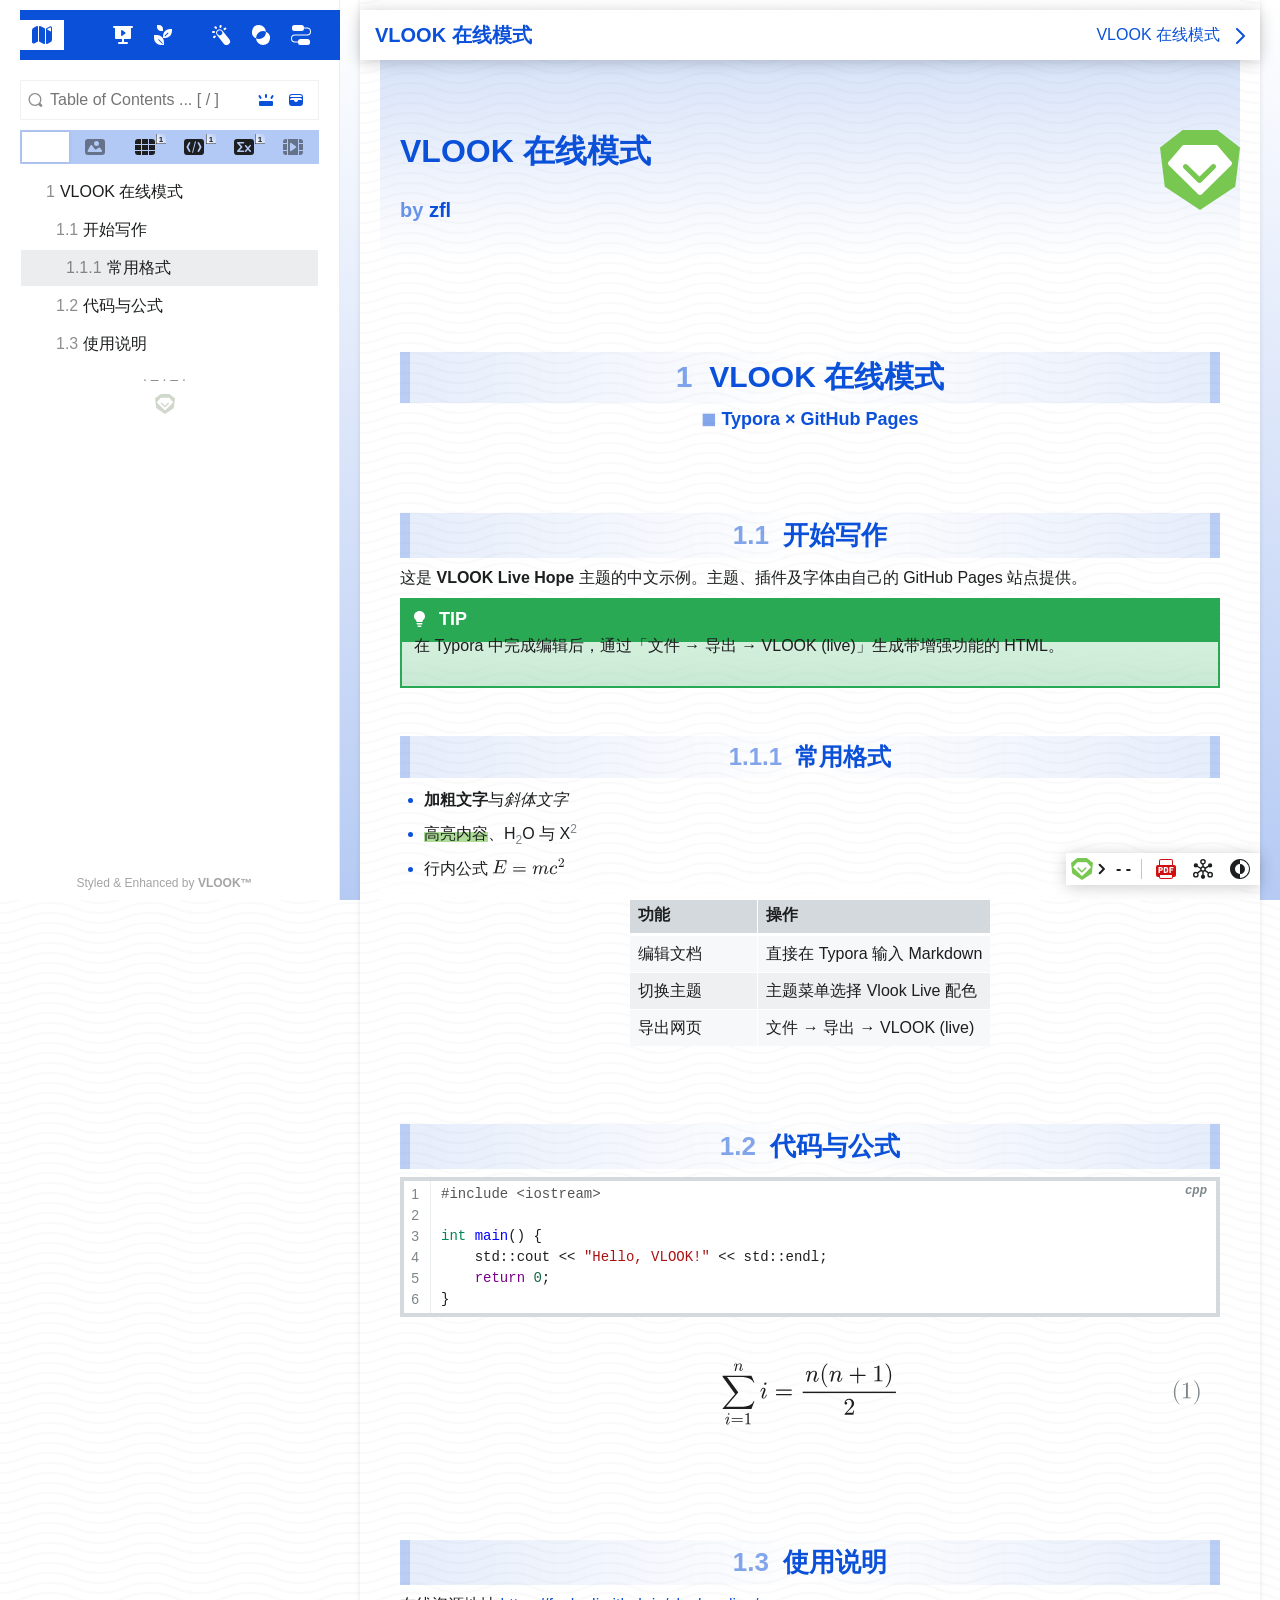
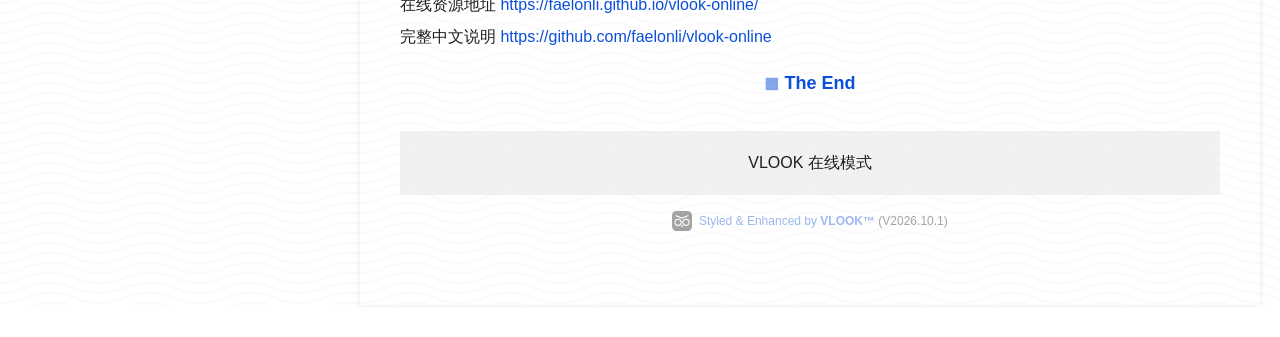
==== commit 7e9eb7a5: "Use system fonts only and remove hosted font bundles" ====
--- a/demo.html
+++ b/demo.html
@@ -305,7 +305,6 @@
 
 </style>
 <link rel='stylesheet' href='https://faelonli.github.io/vlook-online/V2026.10.1/vlook-hope.css' type='text/css' />
-<link rel='stylesheet' href='https://faelonli.github.io/vlook-online/V2026.10.1/fs-ink-min.css' type='text/css' />
 <style type='text/css'  id="style-theme_css">
 @import '';
 @import '';
@@ -590,20 +589,13 @@
 						}</style>
 <style type='text/css'  id="style-lp">ol, ul {padding-left: 40px}</style>
 <style type='text/css'  id="style-mac-print"> @media print { @page {margin: 0 0 0 0;} body.typora-export {padding-left: 0; padding-right: 0;} #write {padding:0;}}</style>
-<link rel="preconnect" href="https://fonts.googleapis.com" crossorigin="anonymous">
-<link rel="preconnect" href="https://fonts.gstatic.com" crossorigin="anonymous">
-<link rel="preconnect" href="https://openfonts.pages.dev" crossorigin="anonymous">
 <link rel="preconnect" href="https://madmaxchow.github.io" crossorigin="anonymous">
 <link rel="preconnect" href="https://faelonli.github.io" crossorigin="anonymous">
 <!-- 补充 DNS 加速，防止 preconnect 被忽略 -->
-<link rel="dns-prefetch" href="https://fonts.googleapis.com">
-<link rel="dns-prefetch" href="https://fonts.gstatic.com">
-<link rel="dns-prefetch" href="https://openfonts.pages.dev">
 <link rel="dns-prefetch" href="https://madmaxchow.github.io">
 <link rel="dns-prefetch" href="https://faelonli.github.io">
 <!-- live 模式部署时相关资源 URL 配置 -->
 <meta name="vlook-js" content="https://faelonli.github.io/vlook-online/">
-<meta name="vlook-fs" content="https://faelonli.github.io/vlook-online/">
 <!-- 以下为 W3C 相关的 meta 配置 -->
 <meta name="author" content="zfl">
 <meta name="date" content="">
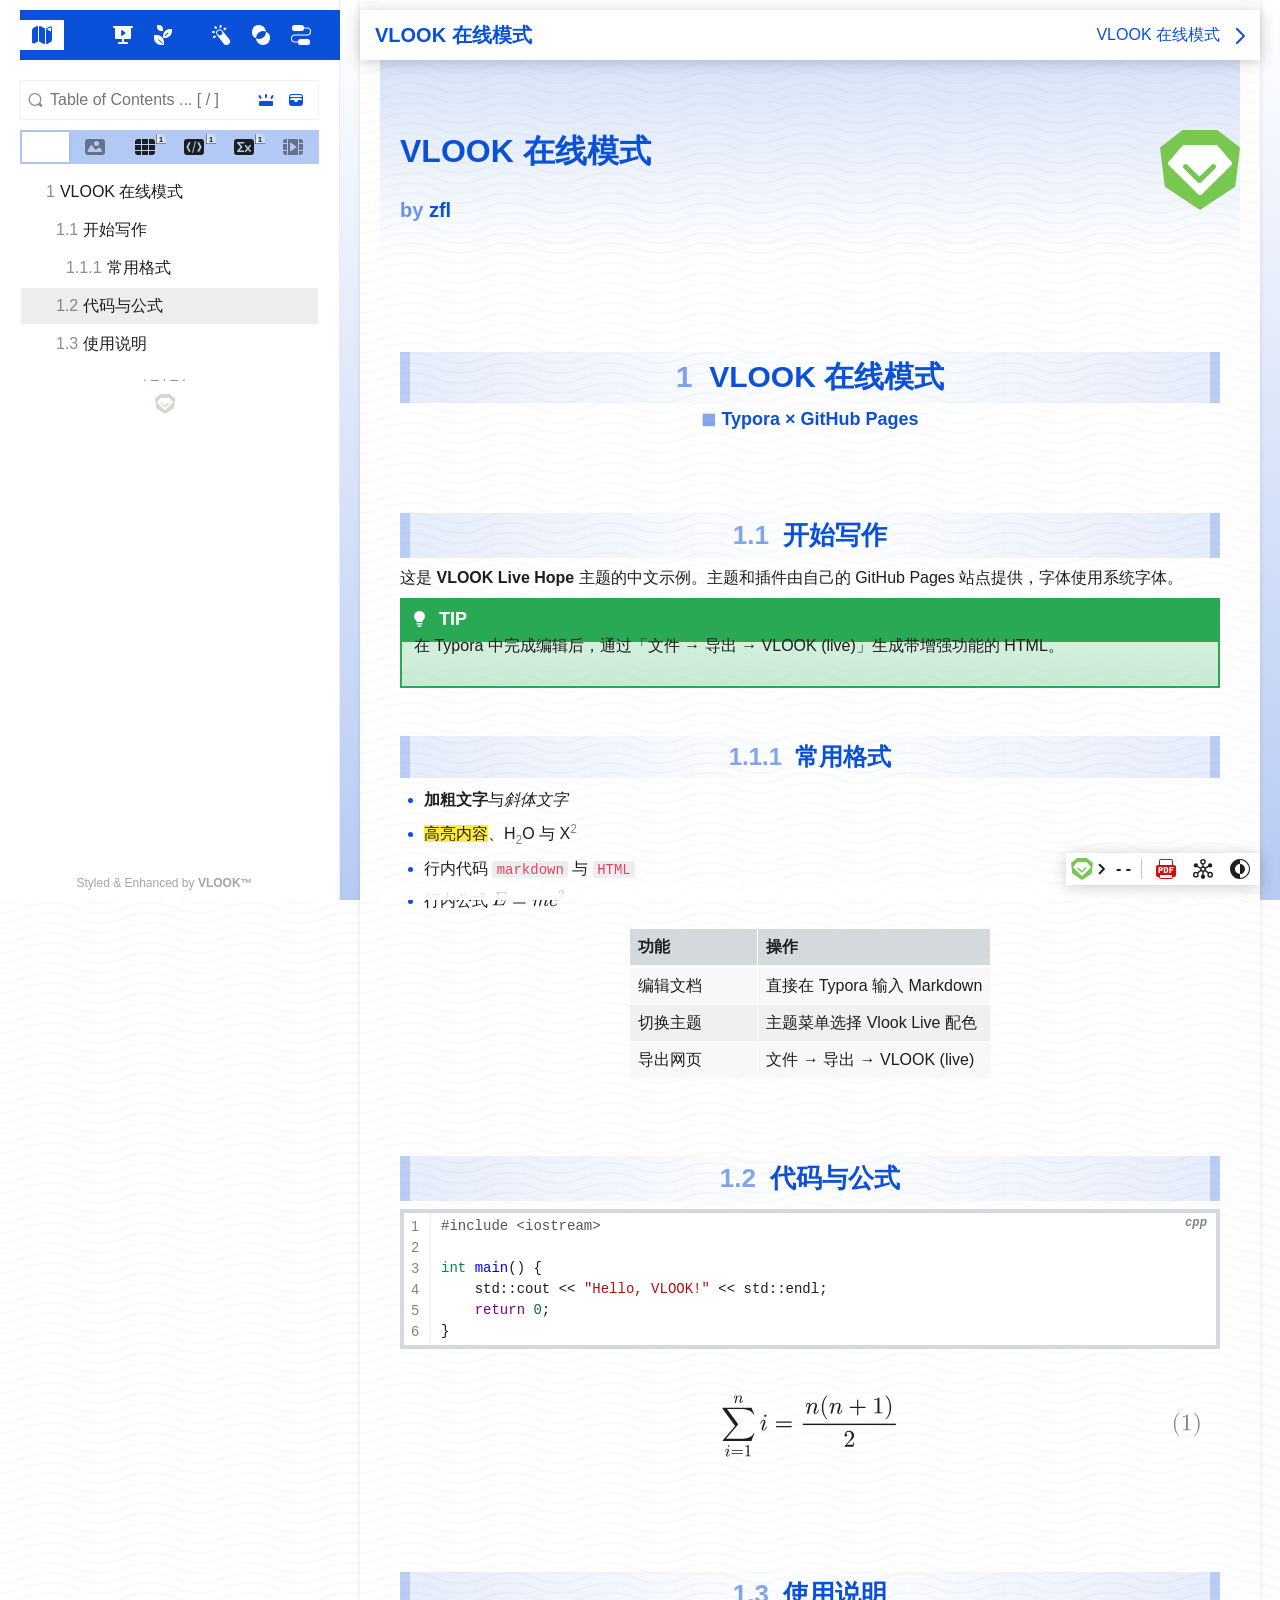
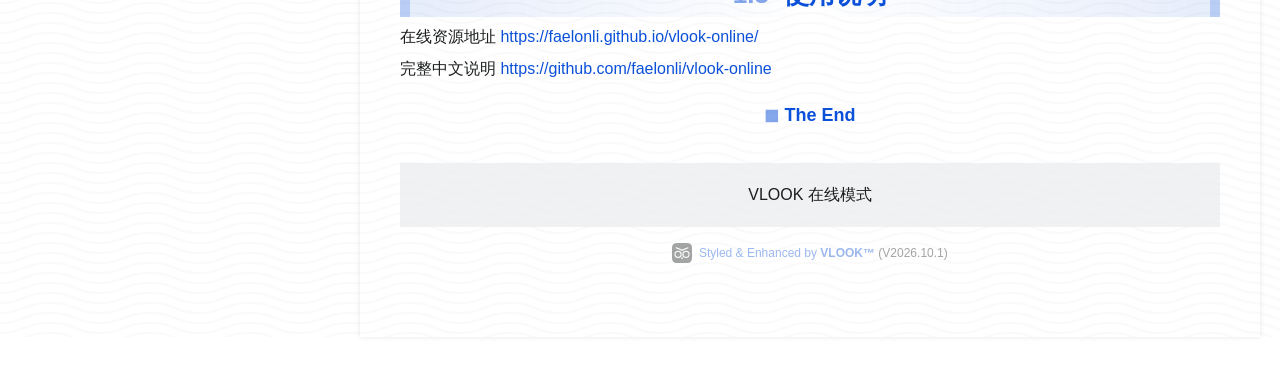
==== commit b4d4a085: "Use yellow highlights and red inline code in Hope themes" ====
--- a/demo.html
+++ b/demo.html
@@ -701,7 +701,7 @@
 <title>VLOOK 在线模式示例</title>
 </head>
 <body class='typora-export'><div class='typora-export-content'>
-<div id='write'  class=''><h1 id='vlook-在线模式'><span>VLOOK 在线模式</span></h1><h6 id='typora-×-github-pages'><span>Typora × GitHub Pages</span></h6><div class='md-toc' mdtype='toc'><p class="md-toc-content" role="list"><span role="listitem" class="md-toc-item md-toc-h1" data-ref="n2"><a class="md-toc-inner" href="#vlook-在线模式">VLOOK 在线模式</a></span><span role="listitem" class="md-toc-item md-toc-h6" data-ref="n3"><a class="md-toc-inner" href="#typora-×-github-pages">Typora × GitHub Pages</a></span><span role="listitem" class="md-toc-item md-toc-h2" data-ref="n5"><a class="md-toc-inner" href="#开始写作">开始写作</a></span><span role="listitem" class="md-toc-item md-toc-h3" data-ref="n9"><a class="md-toc-inner" href="#常用格式">常用格式</a></span><span role="listitem" class="md-toc-item md-toc-h2" data-ref="n30"><a class="md-toc-inner" href="#代码与公式">代码与公式</a></span><span role="listitem" class="md-toc-item md-toc-h2" data-ref="n33"><a class="md-toc-inner" href="#使用说明">使用说明</a></span><span role="listitem" class="md-toc-item md-toc-h6" data-ref="n36"><a class="md-toc-inner" href="#the-end">The End</a></span></p></div><h2 id='开始写作'><span>开始写作</span></h2><p><span>这是 </span><strong><span>VLOOK Live Hope</span></strong><span> 主题的中文示例。主题、插件及字体由自己的 GitHub Pages 站点提供。</span></p><div class="md-alert md-alert-tip tip"><p><span class='md-alert-text md-alert-text-tip'><svg viewBox="0 0 16 16" version="1.1" width="1em" height="1em" aria-hidden="true"><path d="M8 1.5c-2.363 0-4 1.69-4 3.75 0 .984.424 1.625.984 2.304l.214.253c.223.264.47.556.673.848.284.411.537.896.621 1.49a.75.75 0 0 1-1.484.211c-.04-.282-.163-.547-.37-.847a8.456 8.456 0 0 0-.542-.68c-.084-.1-.173-.205-.268-.32C3.201 7.75 2.5 6.766 2.5 5.25 2.5 2.31 4.863 0 8 0s5.5 2.31 5.5 5.25c0 1.516-.701 2.5-1.328 3.259-.095.115-.184.22-.268.319-.207.245-.383.453-.541.681-.208.3-.33.565-.37.847a.751.751 0 0 1-1.485-.212c.084-.593.337-1.078.621-1.489.203-.292.45-.584.673-.848.075-.088.147-.173.213-.253.561-.679.985-1.32.985-2.304 0-2.06-1.637-3.75-4-3.75ZM5.75 12h4.5a.75.75 0 0 1 0 1.5h-4.5a.75.75 0 0 1 0-1.5ZM6 15.25a.75.75 0 0 1 .75-.75h2.5a.75.75 0 0 1 0 1.5h-2.5a.75.75 0 0 1-.75-.75Z"></path></svg>Tip</span><br><span>在 Typora 中完成编辑后，通过「文件 → 导出 → VLOOK (live)」生成带增强功能的 HTML。</span></p></div><h3 id='常用格式'><span>常用格式</span></h3><ul><li><p><strong><span>加粗文字</span></strong><span>与</span><em><span>斜体文字</span></em></p></li><li><p><mark><span>高亮内容</span></mark><span>、H</span><sub><span>2</span></sub><span>O 与 X</span><sup><span>2</span></sup></p></li><li><p><span>行内公式 </span><mjx-container class="MathJax" jax="SVG" overflow="overflow" style="position: relative;"><svg xmlns="http://www.w3.org/2000/svg" width="1.733ex" height="2.262ex" role="img" focusable="false" viewBox="0 -750 766 1000" xmlns:xlink="http://www.w3.org/1999/xlink" aria-hidden="true" style="vertical-align: -0.566ex;"><g stroke="currentColor" fill="currentColor" stroke-width="0" transform="scale(1,-1)"><g data-mml-node="math"><g data-mml-node="mi"><use data-c="1D438" xlink:href="#MJX-3-NCM-I-1D438"></use></g></g></g><defs><path id="MJX-3-NCM-I-1D438" d="M199 656C199 646 210 641 231 641C271 641 291 637 291 628C291 625 289 618 286 605L156 82C151 60 141 47 126 42C119 40 101 39 70 39C48 39 38 37 38 16C38 5 49 0 70 0L583 0C607 0 609 2 617 19L657 109C684 171 703 217 714 248C712 257 709 263 698 263C691 263 685 258 681 249C656 190 632 145 608 113C568 59 509 39 415 39L270 39C260 39 253 39 249 40C243 40 240 42 240 45C240 47 242 54 245 67L311 334L406 334C453 334 478 328 483 315C485 310 486 303 486 293C486 280 484 264 479 245C477 240 476 236 476 233C476 223 482 218 493 218C502 218 508 226 512 241L568 473C568 483 563 488 552 488C544 488 538 481 535 467C525 428 512 403 495 391C478 379 450 373 409 373L321 373L379 606C387 640 387 641 429 641L568 641C619 641 654 636 673 626C701 611 715 581 715 536C715 519 714 501 711 484C711 482 711 479 710 475L710 466C710 455 715 450 725 450C735 450 741 459 743 478L763 649C766 677 759 680 732 680L233 680C210 680 199 679 199 656Z"></path><path id="MJX-3-NCM-N-3D" d="M698 367L80 367C64 367 56 359 56 344C56 329 64 321 80 321L698 321C714 321 722 329 722 344C722 356 711 367 698 367M698 179L80 179C64 179 56 171 56 156C56 141 64 133 80 133L698 133C714 133 722 141 722 156C722 169 711 179 698 179Z"></path><path id="MJX-3-NCM-I-1D45A" d="M657 442C596 442 543 412 498 353C489 412 451 442 383 442C324 442 273 416 231 363C223 407 188 442 137 442C96 442 66 409 45 344C34 312 29 293 29 287C29 278 34 273 45 273C50 273 53 274 56 276C61 285 64 292 66 299C84 375 107 413 134 413C152 413 161 399 161 371C161 358 156 331 145 290L88 63C84 51 79 25 79 19C79-1 90-11 111-11C131-11 145-1 152 19C153 24 160 49 171 92L192 181L222 295C233 318 250 341 272 365C301 397 337 413 380 413C413 413 429 391 429 348C429 335 424 308 414 267L387 153C380 124 364 64 356 32C355 25 354 21 354 19C354-1 365-11 387-11C398-11 406-8 413-1C428 14 429 21 435 48L494 285C497 298 511 321 535 353C565 393 605 413 654 413C687 413 703 391 703 348C703 309 683 236 642 129C633 106 629 87 629 74C629 25 666-11 714-11C759-11 793 14 818 64C838 104 848 131 848 144C848 153 843 158 832 158C825 157 818 148 813 137C791 58 759 18 716 18C703 18 696 28 696 47C696 62 702 84 714 115C755 222 775 295 775 333C775 404 728 442 657 442Z"></path><path id="MJX-3-NCM-I-1D450" d="M328 325C328 300 341 287 368 287C404 287 427 318 427 354C427 410 368 442 308 442C239 442 176 412 122 353C68 294 41 229 41 159C41 61 106-11 204-11C257-11 304 2 345 27C379 48 404 69 420 90C427 99 430 106 430 109C430 120 425 126 414 126C409 126 404 122 398 114C365 70 324 42 277 30C246 22 223 18 206 18C149 18 121 53 121 122C121 184 150 274 174 317C198 361 249 413 308 413C346 413 372 402 386 381C355 378 328 358 328 325Z"></path><path id="MJX-3-NCM-N-32" d="M237 666C186 666 143 648 106 612C69 576 50 534 50 483C50 449 75 424 106 424C136 424 161 450 161 480C161 513 137 536 105 536C102 536 100 536 98 535C117 584 161 627 224 627C306 627 352 556 352 470C352 403 318 331 250 255L62 43C49 28 50 29 50 0L421 0L450 180L417 180C409 129 402 100 396 91C391 86 361 84 306 84L139 84L236 179C304 243 390 312 419 365C439 400 449 435 449 470C449 588 357 666 237 666Z"></path></defs></svg><mjx-break size="4"> </mjx-break><svg xmlns="http://www.w3.org/2000/svg" width="6.342ex" height="2.452ex" role="img" focusable="false" viewBox="0 -833.9 2803.3 1083.9" xmlns:xlink="http://www.w3.org/1999/xlink" style="vertical-align: -0.566ex;"><g stroke="currentColor" fill="currentColor" stroke-width="0" transform="scale(1,-1)"><g data-mml-node="math"><g data-mml-node="mo"><use data-c="3D" xlink:href="#MJX-3-NCM-N-3D"></use></g><g data-mml-node="mi" transform="translate(1055.8,0)"><use data-c="1D45A" xlink:href="#MJX-3-NCM-I-1D45A"></use></g><g data-mml-node="msup" transform="translate(1933.8,0)"><g data-mml-node="mi"><use data-c="1D450" xlink:href="#MJX-3-NCM-I-1D450"></use></g><g data-mml-node="mn" transform="translate(466,363) scale(0.707)"><use data-c="32" xlink:href="#MJX-3-NCM-N-32"></use></g></g></g></g></svg><mjx-assistive-mml unselectable="on" display="inline"><math xmlns="http://www.w3.org/1998/Math/MathML"><mi>E</mi><mo>=</mo><mi>m</mi><msup><mi>c</mi><mn>2</mn></msup></math></mjx-assistive-mml></mjx-container><script type="math/tex">E=mc^2</script></p></li></ul><figure class='table-figure'><table><thead><tr><th><span>功能</span></th><th><span>操作</span></th></tr></thead><tbody><tr><td><span>编辑文档</span></td><td><span>直接在 Typora 输入 Markdown</span></td></tr><tr><td><span>切换主题</span></td><td><span>主题菜单选择 Vlook Live 配色</span></td></tr><tr><td><span>导出网页</span></td><td><span>文件 → 导出 → VLOOK (live)</span></td></tr></tbody></table></figure><h2 id='代码与公式'><span>代码与公式</span></h2><pre class="md-fences md-end-block md-fences-with-lineno ty-contain-cm modeLoaded" spellcheck="false" lang="cpp"><div class="CodeMirror cm-s-inner cm-s-null-scroll CodeMirror-wrap" lang="cpp"><div style="overflow: hidden; position: relative; width: 3px; height: 0px; top: 6.5px; left: 31px;"><textarea autocorrect="off" autocapitalize="off" spellcheck="false" tabindex="0" style="position: absolute; bottom: -1em; padding: 0px; width: 1000px; height: 1em; outline: medium;"></textarea></div><div class="CodeMirror-scrollbar-filler" cm-not-content="true"></div><div class="CodeMirror-gutter-filler" cm-not-content="true"></div><div class="CodeMirror-scroll" tabindex="-1"><div class="CodeMirror-sizer" style="margin-left: 27px; margin-bottom: 0px; border-right-width: 0px; padding-right: 0px; padding-bottom: 0px;"><div style="position: relative; top: 0px;"><div class="CodeMirror-lines" role="presentation"><div role="presentation" style="position: relative; outline: medium;"><div class="CodeMirror-measure"><span><span>​</span>x</span></div><div class="CodeMirror-measure"></div><div style="position: relative; z-index: 1;"></div><div class="CodeMirror-code" role="presentation" style=""><div class="CodeMirror-activeline" style="position: relative;"><div class="CodeMirror-activeline-background CodeMirror-linebackground"></div><div class="CodeMirror-gutter-background CodeMirror-activeline-gutter" style="left: -27px; width: 27px;"></div><div class="CodeMirror-gutter-wrapper CodeMirror-activeline-gutter" style="left: -27px;"><div class="CodeMirror-linenumber CodeMirror-gutter-elt CodeMirror-linenumber-show" style="left: 0px; width: 18px;">1</div></div><pre class=" CodeMirror-line " role="presentation"><span role="presentation" style="padding-right: 0.1px;"><span class="cm-meta">#include &lt;iostream&gt;</span></span></pre></div><div style="position: relative;"><div class="CodeMirror-gutter-wrapper" style="left: -27px;"><div class="CodeMirror-linenumber CodeMirror-gutter-elt" style="left: 0px; width: 18px;">2</div></div><pre class=" CodeMirror-line " role="presentation"><span role="presentation" style="padding-right: 0.1px;"><span cm-text="" cm-zwsp="">
+<div id='write'  class=''><h1 id='vlook-在线模式'><span>VLOOK 在线模式</span></h1><h6 id='typora-×-github-pages'><span>Typora × GitHub Pages</span></h6><div class='md-toc' mdtype='toc'><p class="md-toc-content" role="list"><span role="listitem" class="md-toc-item md-toc-h1" data-ref="n2"><a class="md-toc-inner" href="#vlook-在线模式">VLOOK 在线模式</a></span><span role="listitem" class="md-toc-item md-toc-h6" data-ref="n3"><a class="md-toc-inner" href="#typora-×-github-pages">Typora × GitHub Pages</a></span><span role="listitem" class="md-toc-item md-toc-h2" data-ref="n5"><a class="md-toc-inner" href="#开始写作">开始写作</a></span><span role="listitem" class="md-toc-item md-toc-h3" data-ref="n9"><a class="md-toc-inner" href="#常用格式">常用格式</a></span><span role="listitem" class="md-toc-item md-toc-h2" data-ref="n30"><a class="md-toc-inner" href="#代码与公式">代码与公式</a></span><span role="listitem" class="md-toc-item md-toc-h2" data-ref="n33"><a class="md-toc-inner" href="#使用说明">使用说明</a></span><span role="listitem" class="md-toc-item md-toc-h6" data-ref="n36"><a class="md-toc-inner" href="#the-end">The End</a></span></p></div><h2 id='开始写作'><span>开始写作</span></h2><p><span>这是 </span><strong><span>VLOOK Live Hope</span></strong><span> 主题的中文示例。主题和插件由自己的 GitHub Pages 站点提供，字体使用系统字体。</span></p><div class="md-alert md-alert-tip tip"><p><span class='md-alert-text md-alert-text-tip'><svg viewBox="0 0 16 16" version="1.1" width="1em" height="1em" aria-hidden="true"><path d="M8 1.5c-2.363 0-4 1.69-4 3.75 0 .984.424 1.625.984 2.304l.214.253c.223.264.47.556.673.848.284.411.537.896.621 1.49a.75.75 0 0 1-1.484.211c-.04-.282-.163-.547-.37-.847a8.456 8.456 0 0 0-.542-.68c-.084-.1-.173-.205-.268-.32C3.201 7.75 2.5 6.766 2.5 5.25 2.5 2.31 4.863 0 8 0s5.5 2.31 5.5 5.25c0 1.516-.701 2.5-1.328 3.259-.095.115-.184.22-.268.319-.207.245-.383.453-.541.681-.208.3-.33.565-.37.847a.751.751 0 0 1-1.485-.212c.084-.593.337-1.078.621-1.489.203-.292.45-.584.673-.848.075-.088.147-.173.213-.253.561-.679.985-1.32.985-2.304 0-2.06-1.637-3.75-4-3.75ZM5.75 12h4.5a.75.75 0 0 1 0 1.5h-4.5a.75.75 0 0 1 0-1.5ZM6 15.25a.75.75 0 0 1 .75-.75h2.5a.75.75 0 0 1 0 1.5h-2.5a.75.75 0 0 1-.75-.75Z"></path></svg>Tip</span><br><span>在 Typora 中完成编辑后，通过「文件 → 导出 → VLOOK (live)」生成带增强功能的 HTML。</span></p></div><h3 id='常用格式'><span>常用格式</span></h3><ul><li><p><strong><span>加粗文字</span></strong><span>与</span><em><span>斜体文字</span></em></p></li><li><p><mark><span>高亮内容</span></mark><span>、H</span><sub><span>2</span></sub><span>O 与 X</span><sup><span>2</span></sup></p></li><li><p><span>行内代码 </span><code>markdown</code><span> 与 </span><code>HTML</code></p></li><li><p><span>行内公式 </span><mjx-container class="MathJax" jax="SVG" overflow="overflow" style="position: relative;"><svg xmlns="http://www.w3.org/2000/svg" width="1.733ex" height="2.262ex" role="img" focusable="false" viewBox="0 -750 766 1000" xmlns:xlink="http://www.w3.org/1999/xlink" aria-hidden="true" style="vertical-align: -0.566ex;"><g stroke="currentColor" fill="currentColor" stroke-width="0" transform="scale(1,-1)"><g data-mml-node="math"><g data-mml-node="mi"><use data-c="1D438" xlink:href="#MJX-3-NCM-I-1D438"></use></g></g></g><defs><path id="MJX-3-NCM-I-1D438" d="M199 656C199 646 210 641 231 641C271 641 291 637 291 628C291 625 289 618 286 605L156 82C151 60 141 47 126 42C119 40 101 39 70 39C48 39 38 37 38 16C38 5 49 0 70 0L583 0C607 0 609 2 617 19L657 109C684 171 703 217 714 248C712 257 709 263 698 263C691 263 685 258 681 249C656 190 632 145 608 113C568 59 509 39 415 39L270 39C260 39 253 39 249 40C243 40 240 42 240 45C240 47 242 54 245 67L311 334L406 334C453 334 478 328 483 315C485 310 486 303 486 293C486 280 484 264 479 245C477 240 476 236 476 233C476 223 482 218 493 218C502 218 508 226 512 241L568 473C568 483 563 488 552 488C544 488 538 481 535 467C525 428 512 403 495 391C478 379 450 373 409 373L321 373L379 606C387 640 387 641 429 641L568 641C619 641 654 636 673 626C701 611 715 581 715 536C715 519 714 501 711 484C711 482 711 479 710 475L710 466C710 455 715 450 725 450C735 450 741 459 743 478L763 649C766 677 759 680 732 680L233 680C210 680 199 679 199 656Z"></path><path id="MJX-3-NCM-N-3D" d="M698 367L80 367C64 367 56 359 56 344C56 329 64 321 80 321L698 321C714 321 722 329 722 344C722 356 711 367 698 367M698 179L80 179C64 179 56 171 56 156C56 141 64 133 80 133L698 133C714 133 722 141 722 156C722 169 711 179 698 179Z"></path><path id="MJX-3-NCM-I-1D45A" d="M657 442C596 442 543 412 498 353C489 412 451 442 383 442C324 442 273 416 231 363C223 407 188 442 137 442C96 442 66 409 45 344C34 312 29 293 29 287C29 278 34 273 45 273C50 273 53 274 56 276C61 285 64 292 66 299C84 375 107 413 134 413C152 413 161 399 161 371C161 358 156 331 145 290L88 63C84 51 79 25 79 19C79-1 90-11 111-11C131-11 145-1 152 19C153 24 160 49 171 92L192 181L222 295C233 318 250 341 272 365C301 397 337 413 380 413C413 413 429 391 429 348C429 335 424 308 414 267L387 153C380 124 364 64 356 32C355 25 354 21 354 19C354-1 365-11 387-11C398-11 406-8 413-1C428 14 429 21 435 48L494 285C497 298 511 321 535 353C565 393 605 413 654 413C687 413 703 391 703 348C703 309 683 236 642 129C633 106 629 87 629 74C629 25 666-11 714-11C759-11 793 14 818 64C838 104 848 131 848 144C848 153 843 158 832 158C825 157 818 148 813 137C791 58 759 18 716 18C703 18 696 28 696 47C696 62 702 84 714 115C755 222 775 295 775 333C775 404 728 442 657 442Z"></path><path id="MJX-3-NCM-I-1D450" d="M328 325C328 300 341 287 368 287C404 287 427 318 427 354C427 410 368 442 308 442C239 442 176 412 122 353C68 294 41 229 41 159C41 61 106-11 204-11C257-11 304 2 345 27C379 48 404 69 420 90C427 99 430 106 430 109C430 120 425 126 414 126C409 126 404 122 398 114C365 70 324 42 277 30C246 22 223 18 206 18C149 18 121 53 121 122C121 184 150 274 174 317C198 361 249 413 308 413C346 413 372 402 386 381C355 378 328 358 328 325Z"></path><path id="MJX-3-NCM-N-32" d="M237 666C186 666 143 648 106 612C69 576 50 534 50 483C50 449 75 424 106 424C136 424 161 450 161 480C161 513 137 536 105 536C102 536 100 536 98 535C117 584 161 627 224 627C306 627 352 556 352 470C352 403 318 331 250 255L62 43C49 28 50 29 50 0L421 0L450 180L417 180C409 129 402 100 396 91C391 86 361 84 306 84L139 84L236 179C304 243 390 312 419 365C439 400 449 435 449 470C449 588 357 666 237 666Z"></path></defs></svg><mjx-break size="4"> </mjx-break><svg xmlns="http://www.w3.org/2000/svg" width="6.342ex" height="2.452ex" role="img" focusable="false" viewBox="0 -833.9 2803.3 1083.9" xmlns:xlink="http://www.w3.org/1999/xlink" style="vertical-align: -0.566ex;"><g stroke="currentColor" fill="currentColor" stroke-width="0" transform="scale(1,-1)"><g data-mml-node="math"><g data-mml-node="mo"><use data-c="3D" xlink:href="#MJX-3-NCM-N-3D"></use></g><g data-mml-node="mi" transform="translate(1055.8,0)"><use data-c="1D45A" xlink:href="#MJX-3-NCM-I-1D45A"></use></g><g data-mml-node="msup" transform="translate(1933.8,0)"><g data-mml-node="mi"><use data-c="1D450" xlink:href="#MJX-3-NCM-I-1D450"></use></g><g data-mml-node="mn" transform="translate(466,363) scale(0.707)"><use data-c="32" xlink:href="#MJX-3-NCM-N-32"></use></g></g></g></g></svg><mjx-assistive-mml unselectable="on" display="inline"><math xmlns="http://www.w3.org/1998/Math/MathML"><mi>E</mi><mo>=</mo><mi>m</mi><msup><mi>c</mi><mn>2</mn></msup></math></mjx-assistive-mml></mjx-container><script type="math/tex">E=mc^2</script></p></li></ul><figure class='table-figure'><table><thead><tr><th><span>功能</span></th><th><span>操作</span></th></tr></thead><tbody><tr><td><span>编辑文档</span></td><td><span>直接在 Typora 输入 Markdown</span></td></tr><tr><td><span>切换主题</span></td><td><span>主题菜单选择 Vlook Live 配色</span></td></tr><tr><td><span>导出网页</span></td><td><span>文件 → 导出 → VLOOK (live)</span></td></tr></tbody></table></figure><h2 id='代码与公式'><span>代码与公式</span></h2><pre class="md-fences md-end-block md-fences-with-lineno ty-contain-cm modeLoaded" spellcheck="false" lang="cpp"><div class="CodeMirror cm-s-inner cm-s-null-scroll CodeMirror-wrap" lang="cpp"><div style="overflow: hidden; position: relative; width: 3px; height: 0px; top: 6.5px; left: 31px;"><textarea autocorrect="off" autocapitalize="off" spellcheck="false" tabindex="0" style="position: absolute; bottom: -1em; padding: 0px; width: 1000px; height: 1em; outline: medium;"></textarea></div><div class="CodeMirror-scrollbar-filler" cm-not-content="true"></div><div class="CodeMirror-gutter-filler" cm-not-content="true"></div><div class="CodeMirror-scroll" tabindex="-1"><div class="CodeMirror-sizer" style="margin-left: 27px; margin-bottom: 0px; border-right-width: 0px; padding-right: 0px; padding-bottom: 0px;"><div style="position: relative; top: 0px;"><div class="CodeMirror-lines" role="presentation"><div role="presentation" style="position: relative; outline: medium;"><div class="CodeMirror-measure"><span><span>​</span>x</span></div><div class="CodeMirror-measure"></div><div style="position: relative; z-index: 1;"></div><div class="CodeMirror-code" role="presentation" style=""><div class="CodeMirror-activeline" style="position: relative;"><div class="CodeMirror-activeline-background CodeMirror-linebackground"></div><div class="CodeMirror-gutter-background CodeMirror-activeline-gutter" style="left: -27px; width: 27px;"></div><div class="CodeMirror-gutter-wrapper CodeMirror-activeline-gutter" style="left: -27px;"><div class="CodeMirror-linenumber CodeMirror-gutter-elt CodeMirror-linenumber-show" style="left: 0px; width: 18px;">1</div></div><pre class=" CodeMirror-line " role="presentation"><span role="presentation" style="padding-right: 0.1px;"><span class="cm-meta">#include &lt;iostream&gt;</span></span></pre></div><div style="position: relative;"><div class="CodeMirror-gutter-wrapper" style="left: -27px;"><div class="CodeMirror-linenumber CodeMirror-gutter-elt" style="left: 0px; width: 18px;">2</div></div><pre class=" CodeMirror-line " role="presentation"><span role="presentation" style="padding-right: 0.1px;"><span cm-text="" cm-zwsp="">
 </span></span></pre></div><div style="position: relative;"><div class="CodeMirror-gutter-wrapper" style="left: -27px;"><div class="CodeMirror-linenumber CodeMirror-gutter-elt" style="left: 0px; width: 18px;">3</div></div><pre class=" CodeMirror-line " role="presentation"><span role="presentation" style="padding-right: 0.1px;"><span class="cm-variable-3">int</span> <span class="cm-def">main</span>() {</span></pre></div><div style="position: relative;"><div class="CodeMirror-gutter-wrapper" style="left: -27px;"><div class="CodeMirror-linenumber CodeMirror-gutter-elt" style="left: 0px; width: 18px;">4</div></div><pre class=" CodeMirror-line " role="presentation"><span role="presentation" style="padding-right: 0.1px;"> &nbsp; &nbsp;<span class="cm-variable">std::cout</span> <span class="cm-operator">&lt;&lt;</span> <span class="cm-string">"Hello, VLOOK!"</span> <span class="cm-operator">&lt;&lt;</span> <span class="cm-variable">std::endl</span>;</span></pre></div><div style="position: relative;"><div class="CodeMirror-gutter-wrapper" style="left: -27px;"><div class="CodeMirror-linenumber CodeMirror-gutter-elt" style="left: 0px; width: 18px;">5</div></div><pre class=" CodeMirror-line " role="presentation"><span role="presentation" style="padding-right: 0.1px;"> &nbsp; &nbsp;<span class="cm-keyword">return</span> <span class="cm-number">0</span>;</span></pre></div><div style="position: relative;"><div class="CodeMirror-gutter-wrapper" style="left: -27px;"><div class="CodeMirror-linenumber CodeMirror-gutter-elt CodeMirror-linenumber-show" style="left: 0px; width: 18px;">6</div></div><pre class=" CodeMirror-line " role="presentation"><span role="presentation" style="padding-right: 0.1px;">}</span></pre></div></div></div></div></div></div><div style="position: absolute; height: 0px; width: 1px; border-bottom: 0px solid transparent; top: 102px;"></div><div class="CodeMirror-gutters" style="height: 102px;"><div class="CodeMirror-gutter CodeMirror-linenumbers" style="width: 26px;"></div></div></div></div></pre><div contenteditable="false" spellcheck="false" class="mathjax-block md-end-block md-math-block md-rawblock" id="mathjax-n32" cid="n32" mdtype="math_block" data-math-tag-before="0" data-math-tag-after="1" data-math-labels="[]"><div class="md-math-container"><mjx-container class="MathJax" jax="SVG" overflow="overflow" display="true" width="full" style="min-width: 26.212ex; position: relative;"><svg xmlns="http://www.w3.org/2000/svg" width="100%" height="6.24ex" role="img" focusable="false" xmlns:xlink="http://www.w3.org/1999/xlink" data-mjx-viewbox="0 -1629.1 11585.7 2758.3" aria-hidden="true" style="vertical-align: -2.555ex; min-width: 26.212ex;"><defs><path id="MJX-1-NCM-LO-2211" d="M1265-450L1389-124L1355-124C1336-174 1304-216 1258-250C1145-334 1000-356 791-356L200-356L700 232C707 239 710 246 710 251L244 894L781 894C970 894 1127 870 1230 804C1290 766 1332 719 1356 663L1389 663L1265 950L88 950C70 950 60 947 57 941C56 938 56 926 56 905L581 187L68-415C61-423 57-430 57-435C57-445 67-450 88-450Z"></path><path id="MJX-1-NCM-I-1D456" d="M284 621C284 648 271 661 244 661C216 661 188 633 188 605C188 578 202 565 229 565C257 565 284 593 284 621M259 138C237 59 205 19 164 19C151 19 144 28 144 47C144 64 173 150 232 306C240 329 244 347 244 360C244 409 210 445 161 445C118 445 84 420 59 369C39 328 29 301 29 288C29 279 34 275 45 275C58 275 60 281 64 295C87 375 118 415 158 415C171 415 178 406 178 387C178 373 175 357 168 338C145 275 121 208 101 155C86 115 78 88 78 74C78 25 114-11 162-11C205-11 239 14 264 64C283 103 293 130 293 145C293 154 288 159 277 159C274 159 259 150 259 138Z"></path><path id="MJX-1-NCM-N-3D" d="M698 367L80 367C64 367 56 359 56 344C56 329 64 321 80 321L698 321C714 321 722 329 722 344C722 356 711 367 698 367M698 179L80 179C64 179 56 171 56 156C56 141 64 133 80 133L698 133C714 133 722 141 722 156C722 169 711 179 698 179Z"></path><path id="MJX-1-NCM-N-31" d="M269 666C228 624 168 603 89 603L89 564C141 564 184 572 217 588L217 82C217 64 213 52 204 47C195 42 170 39 130 39L95 39L95 0C120 2 174 3 257 3C340 3 394 2 419 0L419 39L384 39C343 39 318 42 310 47C302 52 297 64 297 82L297 636C297 660 295 666 269 666Z"></path><path id="MJX-1-NCM-I-1D45B" d="M537 137C514 58 481 18 440 18C427 18 420 28 420 47C420 61 426 84 438 115C478 224 498 296 498 333C498 403 451 442 381 442C322 442 271 416 230 363C222 407 187 442 136 442C80 442 58 390 44 345C34 313 29 294 29 287C29 278 34 273 45 273C50 273 53 274 56 276C61 285 64 292 65 299C83 375 106 413 133 413C151 413 160 399 160 371C160 358 155 331 144 290L87 63C84 50 78 24 78 19C78-1 89-11 111-11C130-11 144-1 151 19C153 24 159 49 170 92L191 181L221 295C232 318 249 341 270 365C299 397 335 413 378 413C411 413 427 391 427 348C427 310 406 234 363 120C356 102 353 87 353 74C353 25 390-11 438-11C482-11 517 14 542 64C561 104 571 131 571 144C571 153 566 158 555 158C552 158 537 149 537 137Z"></path><path id="MJX-1-NCM-N-28" d="M318-248C327-248 332-243 332-234C332-231 330-227 327-223C275-183 233-117 202-26C175 53 161 131 161 208L161 292C161 369 175 447 202 526C233 617 275 683 327 723C330 726 332 730 332 734C332 743 327 748 318 748C317 748 314 747 311 745C251 699 201 631 160 540C121 453 101 371 101 292L101 208C101 129 121 47 160-40C201-131 251-199 311-245C314-247 317-248 318-248Z"></path><path id="MJX-1-NCM-N-2B" d="M698 274L413 274L413 559C413 575 405 583 389 583C373 583 365 575 365 559L365 274L80 274C64 274 56 266 56 250C56 234 64 226 80 226L365 226L365-59C365-75 373-83 389-83C405-83 413-75 413-59L413 226L698 226C714 226 722 234 722 250C722 263 711 274 698 274Z"></path><path id="MJX-1-NCM-N-29" d="M78-245C138-199 188-131 229-40C268 47 288 129 288 208L288 292C288 371 268 453 229 540C188 631 138 699 78 745C75 747 72 748 71 748C62 748 57 743 57 734C57 730 59 726 62 723C114 683 156 617 187 526C214 447 228 369 228 292L228 208C228 131 214 53 187-26C156-117 114-183 62-223C59-227 57-231 57-234C57-243 62-248 71-248C72-248 75-247 78-245Z"></path><path id="MJX-1-NCM-N-32" d="M237 666C186 666 143 648 106 612C69 576 50 534 50 483C50 449 75 424 106 424C136 424 161 450 161 480C161 513 137 536 105 536C102 536 100 536 98 535C117 584 161 627 224 627C306 627 352 556 352 470C352 403 318 331 250 255L62 43C49 28 50 29 50 0L421 0L450 180L417 180C409 129 402 100 396 91C391 86 361 84 306 84L139 84L236 179C304 243 390 312 419 365C439 400 449 435 449 470C449 588 357 666 237 666Z"></path></defs><g stroke="currentColor" fill="currentColor" stroke-width="0" transform="scale(0.016365,-0.016365) translate(0, -1629.1)"><g data-mml-node="math"><g data-mml-node="mtable" transform="translate(2078,0) translate(-2078,0)"><g transform="translate(0 1629.1) matrix(1 0 0 -1 0 0) scale(61.11)"><svg data-table="true" preserveAspectRatio="xMidYMid" viewBox="3714.8 -1629.1 1 2758.3"><g transform="matrix(1 0 0 -1 0 0)"><g data-mml-node="mlabeledtr" transform="translate(0,66.6)"><g data-mml-node="mtd"><g data-mml-node="munderover"><g data-mml-node="mo"><use data-c="2211" xlink:href="#MJX-1-NCM-LO-2211"></use></g><g data-mml-node="TeXAtom" transform="translate(148.2,-1087.9) scale(0.707)" data-mjx-texclass="ORD"><g data-mml-node="mi"><use data-c="1D456" xlink:href="#MJX-1-NCM-I-1D456"></use></g><g data-mml-node="mo" transform="translate(345,0)"><use data-c="3D" xlink:href="#MJX-1-NCM-N-3D"></use></g><g data-mml-node="mn" transform="translate(1123,0)"><use data-c="31" xlink:href="#MJX-1-NCM-N-31"></use></g></g><g data-mml-node="TeXAtom" transform="translate(509.9,1150) scale(0.707)" data-mjx-texclass="ORD"><g data-mml-node="mi"><use data-c="1D45B" xlink:href="#MJX-1-NCM-I-1D45B"></use></g></g></g><g data-mml-node="mi" transform="translate(1610.7,0)"><use data-c="1D456" xlink:href="#MJX-1-NCM-I-1D456"></use></g><g data-mml-node="mo" transform="translate(2233.4,0)"><use data-c="3D" xlink:href="#MJX-1-NCM-N-3D"></use></g><g data-mml-node="mfrac" transform="translate(3289.2,0)"><g data-mml-node="mrow" transform="translate(220,708)"><g data-mml-node="mi"><use data-c="1D45B" xlink:href="#MJX-1-NCM-I-1D45B"></use></g><g data-mml-node="mo" transform="translate(600,0)"><use data-c="28" xlink:href="#MJX-1-NCM-N-28"></use></g><g data-mml-node="mi" transform="translate(989,0)"><use data-c="1D45B" xlink:href="#MJX-1-NCM-I-1D45B"></use></g><g data-mml-node="mo" transform="translate(1811.2,0)"><use data-c="2B" xlink:href="#MJX-1-NCM-N-2B"></use></g><g data-mml-node="mn" transform="translate(2811.4,0)"><use data-c="31" xlink:href="#MJX-1-NCM-N-31"></use></g><g data-mml-node="mo" transform="translate(3311.4,0)"><use data-c="29" xlink:href="#MJX-1-NCM-N-29"></use></g></g><g data-mml-node="mn" transform="translate(1820.2,-686)"><use data-c="32" xlink:href="#MJX-1-NCM-N-32"></use></g><rect width="3900.4" height="60" x="120" y="220"></rect></g></g></g></g></svg><svg data-labels="true" preserveAspectRatio="xMaxYMid" viewBox="1278 -1629.1 1 2758.3"><g data-labels="true" transform="matrix(1 0 0 -1 0 0)"><g data-mml-node="mtd" id="mjx-eqn:1" transform="translate(0,814.6)"><text data-id-align="true"></text><g data-idbox="true" transform="translate(0,-748)"><g data-mml-node="mtext"><use data-c="28" xlink:href="#MJX-1-NCM-N-28"></use></g><g data-mml-node="mtext" transform="translate(389,0)"><use data-c="31" xlink:href="#MJX-1-NCM-N-31"></use></g><g data-mml-node="mtext" transform="translate(889,0)"><use data-c="29" xlink:href="#MJX-1-NCM-N-29"></use></g></g></g></g></svg></g></g></g></g></svg><mjx-assistive-mml unselectable="on" display="block"><math xmlns="http://www.w3.org/1998/Math/MathML" display="block"><mtable displaystyle="true"><mlabeledtr><mtd><mtext>(</mtext><mtext>1</mtext><mtext>)</mtext></mtd><mtd><munderover><mo>∑</mo><mrow data-mjx-texclass="ORD"><mi>i</mi><mo>=</mo><mn>1</mn></mrow><mrow data-mjx-texclass="ORD"><mi>n</mi></mrow></munderover><mi>i</mi><mo>=</mo><mfrac><mrow><mi>n</mi><mo stretchy="false">(</mo><mi>n</mi><mo>+</mo><mn>1</mn><mo stretchy="false">)</mo></mrow><mn>2</mn></mfrac></mtd></mlabeledtr></mtable></math></mjx-assistive-mml></mjx-container></div></div><h2 id='使用说明'><span>使用说明</span></h2><p><span>在线资源地址 </span><a href='https://faelonli.github.io/vlook-online/' target='_blank' class='url'>https://faelonli.github.io/vlook-online/</a></p><p><span>完整中文说明 </span><a href='https://github.com/faelonli/vlook-online' target='_blank' class='url'>https://github.com/faelonli/vlook-online</a></p><h6 id='the-end'><span>The End</span></h6></div></div>
 </body>
 </html>
